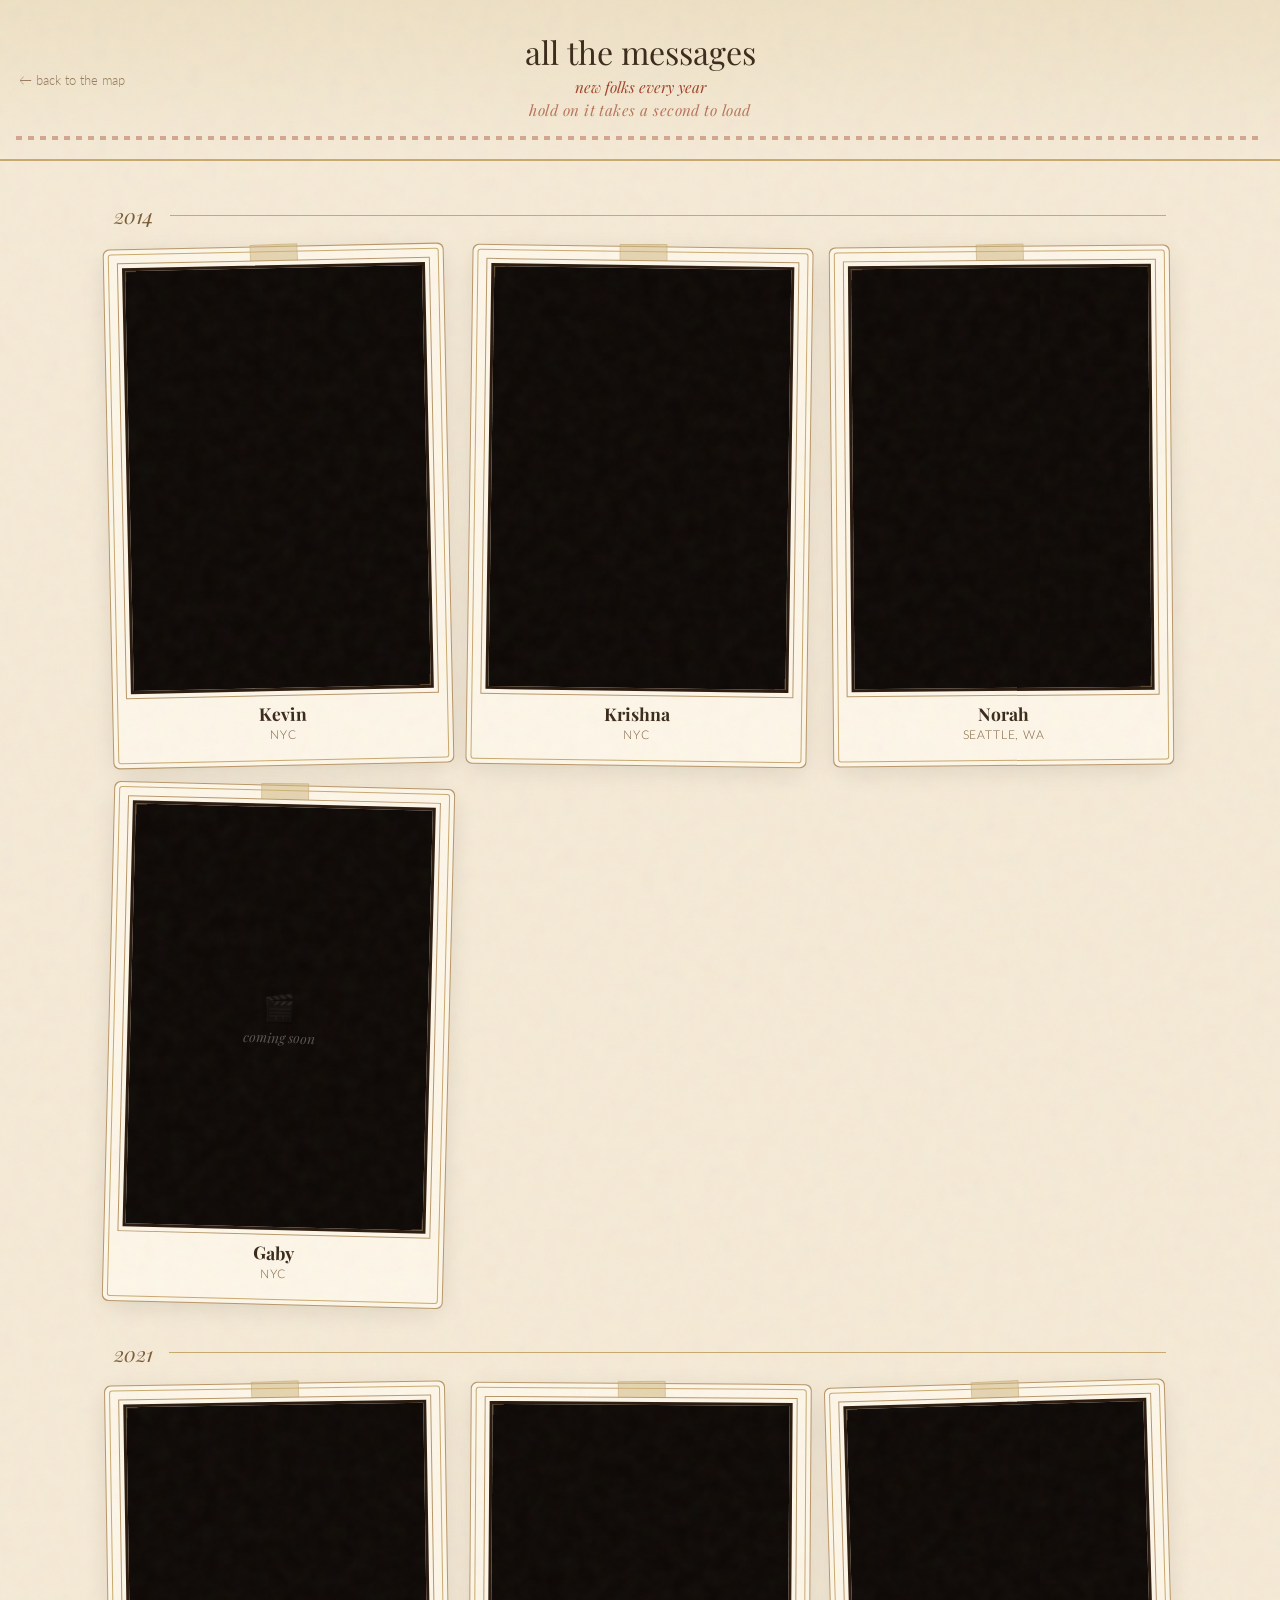
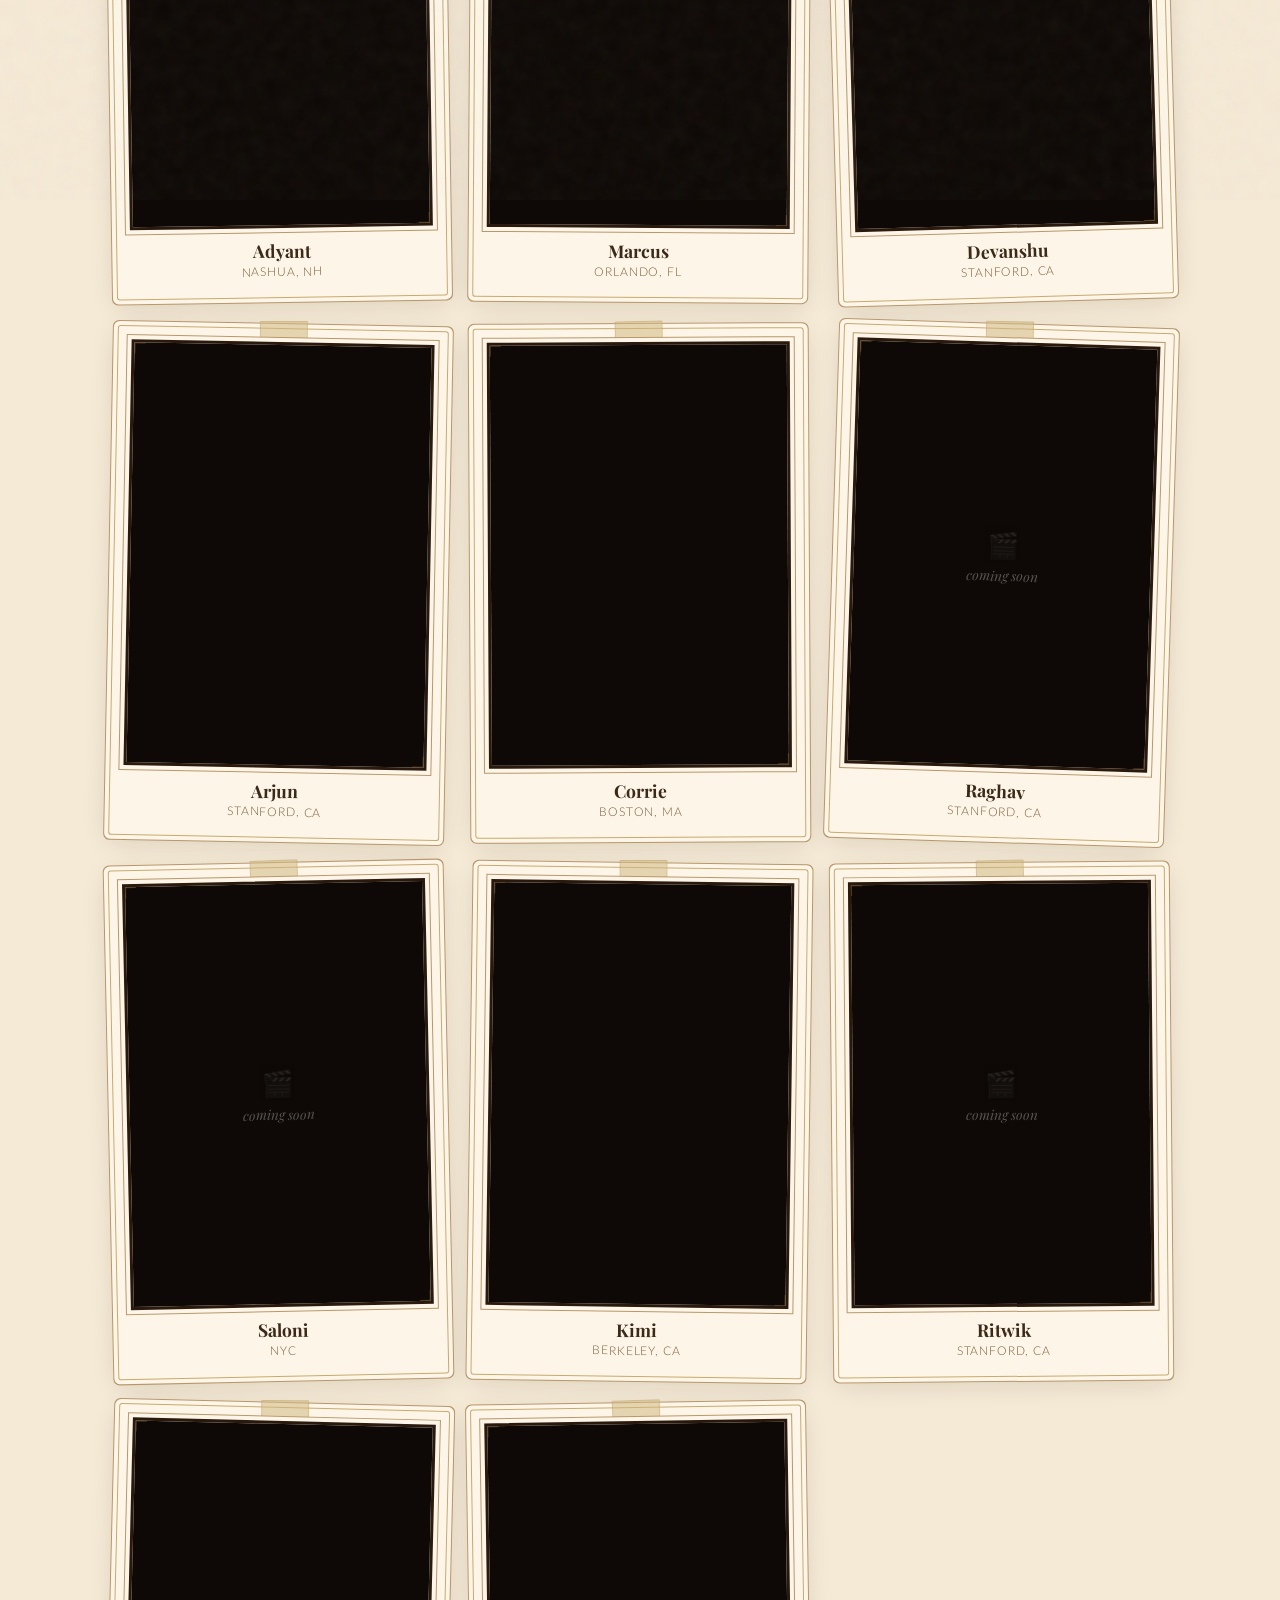
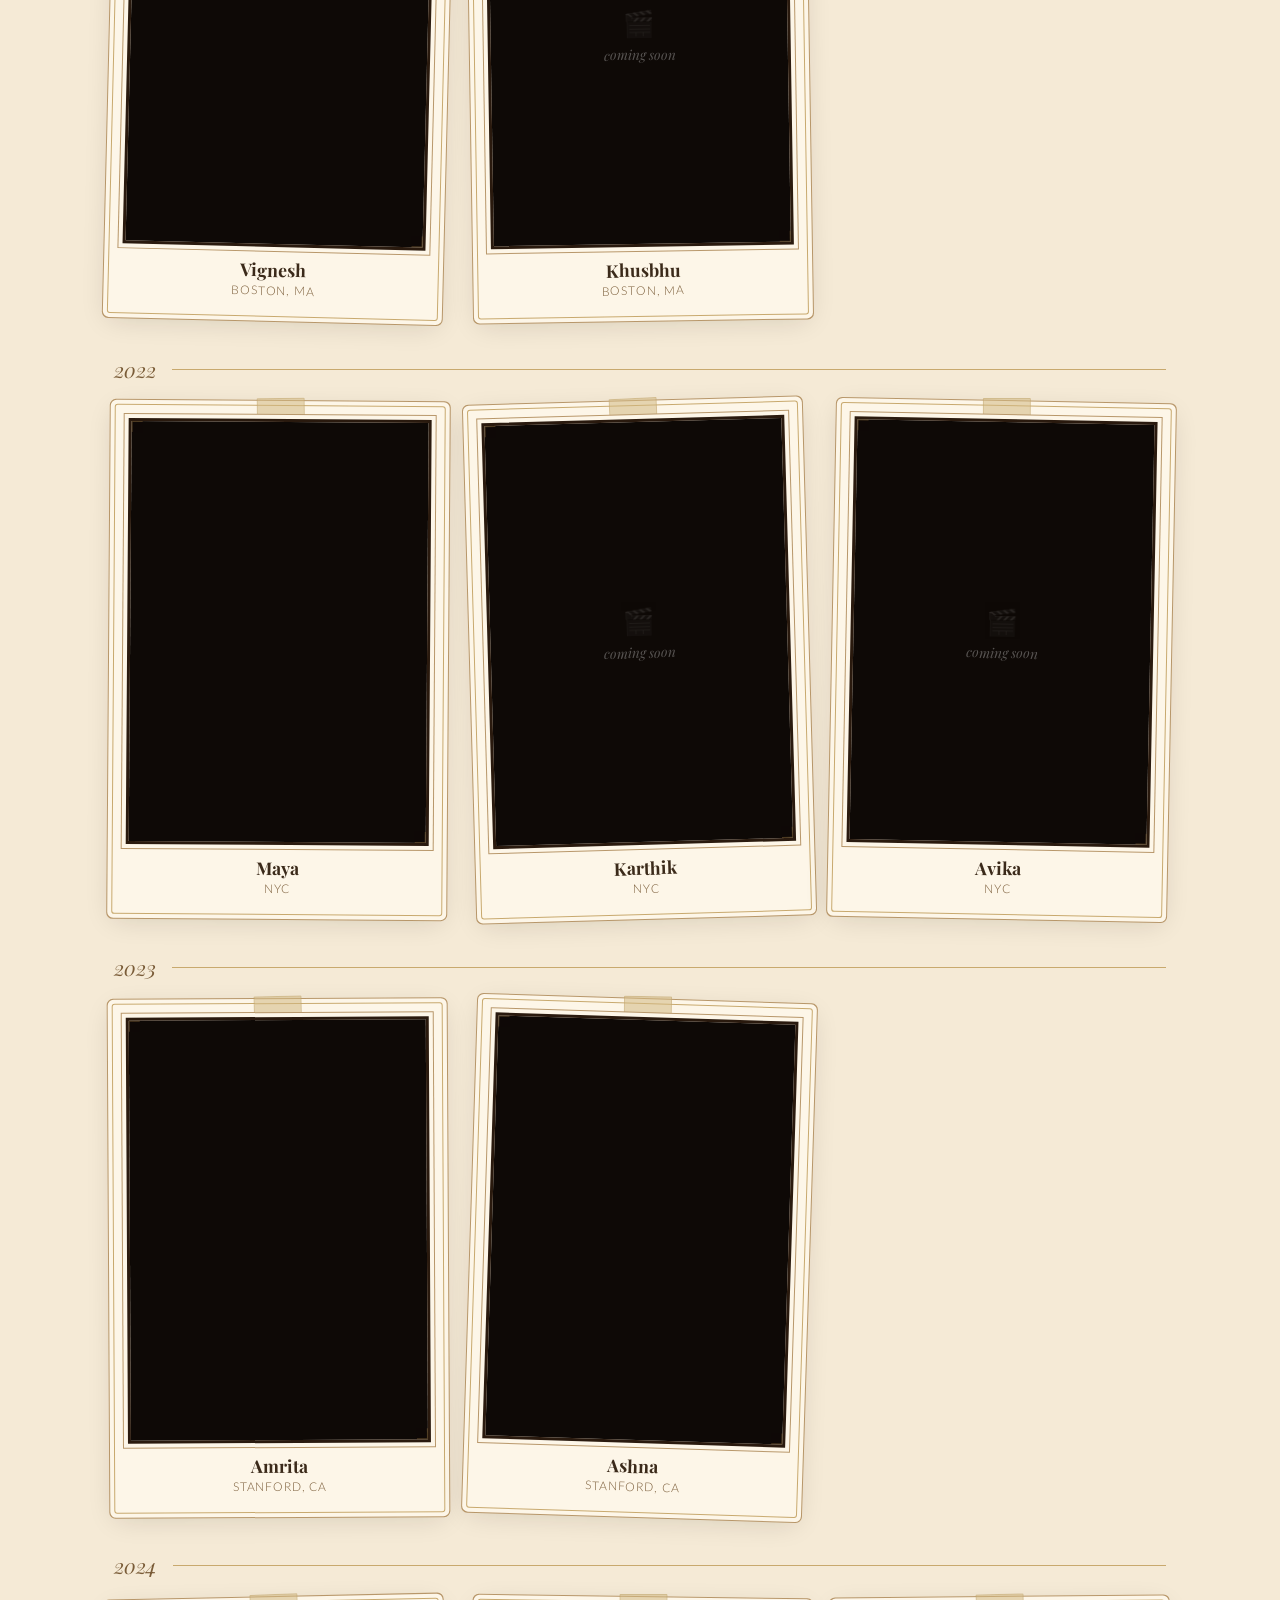
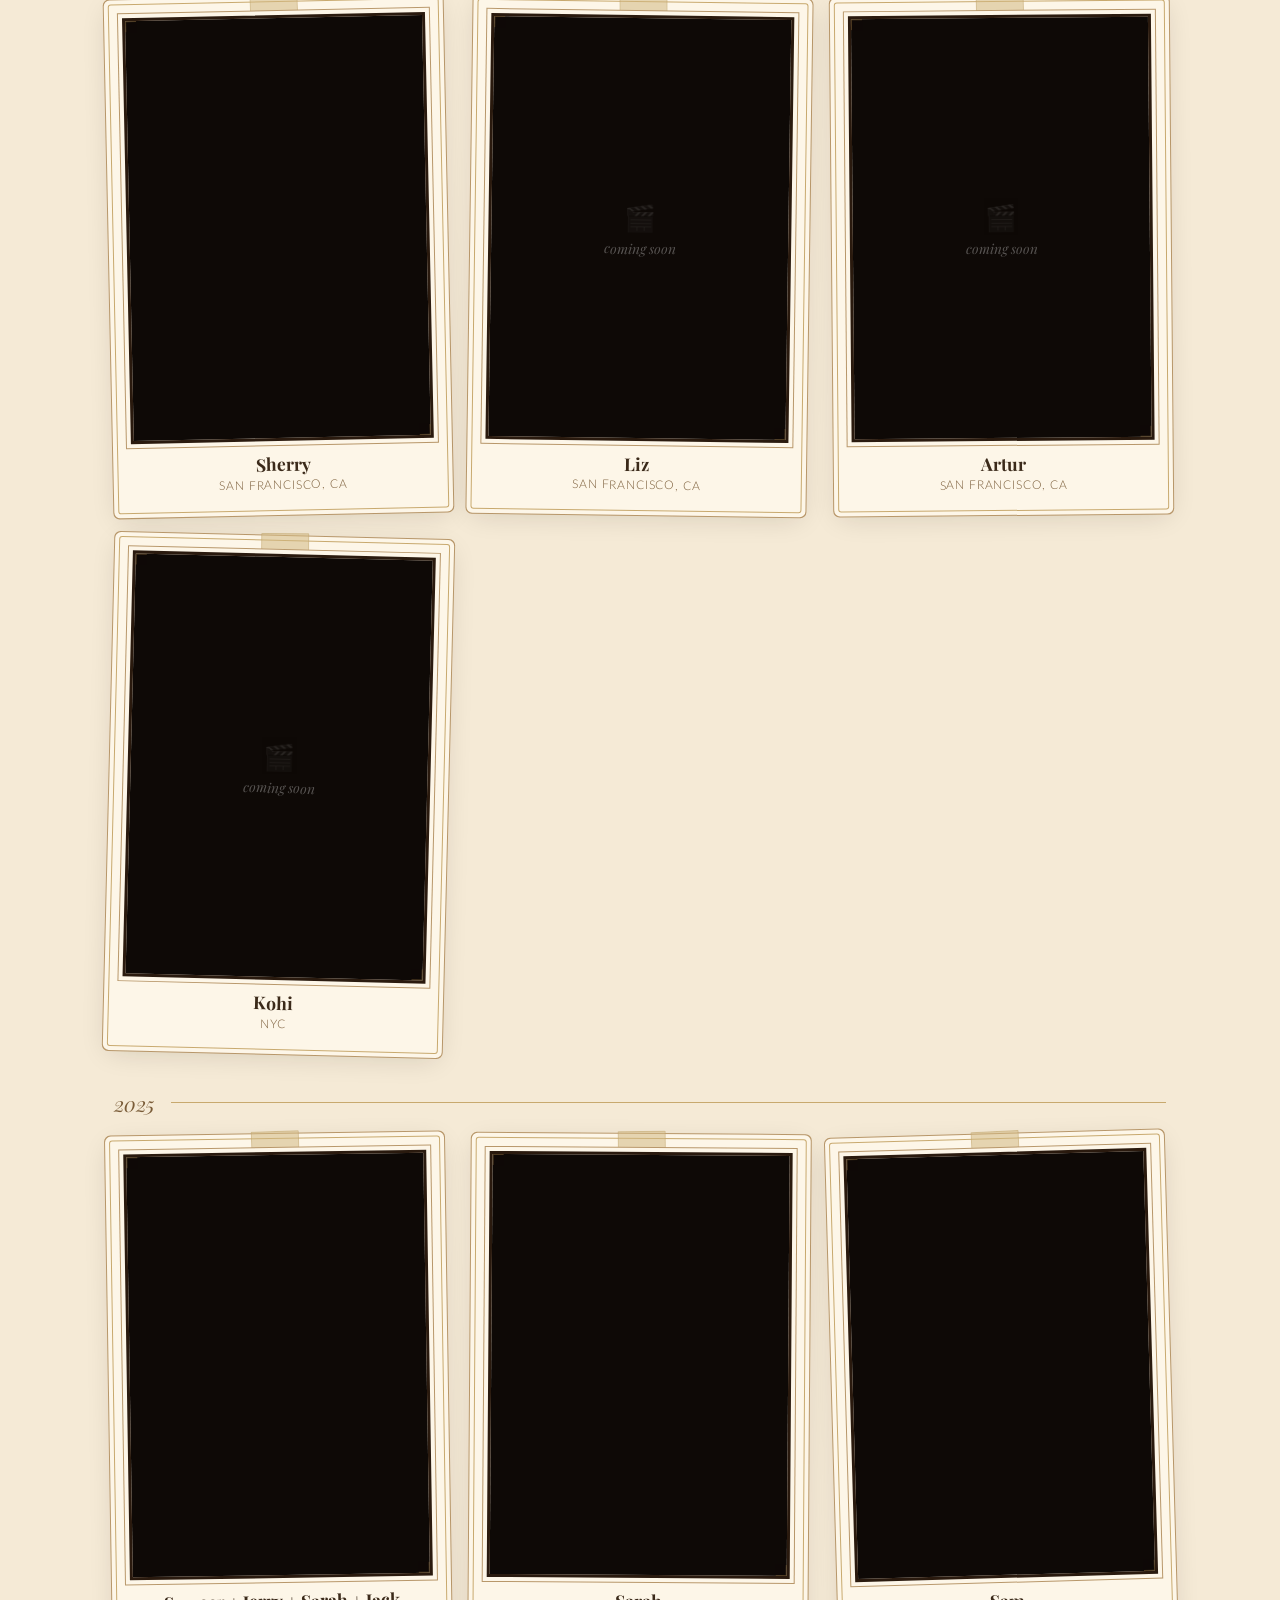
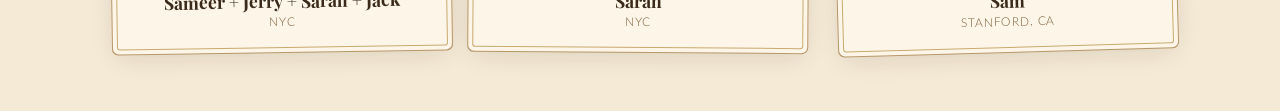
==== videos.html @ 8f314d24 "Fix video centering: clip Drive toolbar and play controls with absolute offset" ====
<!DOCTYPE html>
<html lang="en">
<head>
  <meta charset="UTF-8" />
  <meta name="viewport" content="width=device-width, initial-scale=1.0" />
  <title>All Messages — Happy Birthday Rishi</title>
  <link rel="preconnect" href="https://fonts.googleapis.com" />
  <link rel="preconnect" href="https://fonts.gstatic.com" crossorigin />
  <link href="https://fonts.googleapis.com/css2?family=Playfair+Display:ital,wght@0,400;0,700;1,400&family=Lato:wght@300;400&display=swap" rel="stylesheet" />
  <link rel="stylesheet" href="style.css" />
  <style>
    /* ── Page-specific overrides ─────────────────────────── */
    body { padding-bottom: 4rem; }

    .videos-header {
      text-align: center;
      padding: 2rem 1rem 1.2rem;
      background: linear-gradient(180deg, var(--parchment-2) 0%, var(--parchment) 100%);
      border-bottom: 2px solid var(--tan);
      position: relative;
    }
    .videos-header::after {
      content: '';
      display: block;
      height: 4px;
      background: repeating-linear-gradient(
        90deg, var(--rust) 0, var(--rust) 6px, transparent 6px, transparent 12px
      );
      margin-top: 1rem;
      opacity: 0.4;
    }
    .videos-header h1 {
      font-family: 'Playfair Display', Georgia, serif;
      font-size: clamp(1.3rem, 3vw, 2rem);
      font-weight: 400;
      color: var(--ink);
      margin-bottom: 0.3rem;
    }
    .videos-header p {
      font-family: 'Playfair Display', Georgia, serif;
      font-style: italic;
      color: var(--rust);
      font-size: 0.95rem;
    }
    .back-link {
      position: absolute;
      left: 1.2rem;
      top: 50%;
      transform: translateY(-50%);
      font-size: 0.82rem;
      color: var(--sepia);
      text-decoration: none;
      font-family: 'Lato', sans-serif;
      opacity: 0.75;
      transition: opacity 0.2s, color 0.2s;
    }
    .back-link:hover { opacity: 1; color: var(--rust); }
    .back-link::before { content: '← '; }
    .loading-note {
      font-family: 'Lato', sans-serif;
      font-weight: 300;
      font-style: normal;
      font-size: 0.75rem;
      color: var(--sepia);
      opacity: 0.7;
      margin-top: 0.2rem;
      letter-spacing: 0.03em;
    }

    /* ── Year sections ───────────────────────────────────── */
    .year-section { max-width: 1100px; margin: 2.5rem auto 0; padding: 0 1.5rem; }

    .year-heading {
      display: flex;
      align-items: center;
      gap: 1rem;
      margin-bottom: 1.4rem;
    }
    .year-heading span {
      font-family: 'Playfair Display', Georgia, serif;
      font-size: 1.3rem;
      font-weight: 400;
      font-style: italic;
      color: var(--sepia);
      white-space: nowrap;
    }
    .year-heading::after {
      content: '';
      flex: 1;
      height: 1px;
      background: var(--tan);
    }

    /* ── Card grid ───────────────────────────────────────── */
    .cards-grid {
      display: grid;
      grid-template-columns: repeat(auto-fill, minmax(280px, 1fr));
      gap: 2rem;
    }

    /* ── Individual card ─────────────────────────────────── */
    .video-card {
      background: var(--cream);
      box-shadow:
        0 0 0 1px #c8a96e,
        0 0 0 5px var(--cream),
        0 0 0 6px #b8976a,
        0 6px 28px rgba(30,18,8,0.14);
      border-radius: 2px;
      padding: 1rem 1rem 1.1rem;
      position: relative;
      transition: transform 0.2s, box-shadow 0.2s;
    }
    .video-card:hover {
      transform: translateY(-3px) rotate(0.3deg);
      box-shadow:
        0 0 0 1px #c8a96e,
        0 0 0 5px var(--cream),
        0 0 0 6px #b8976a,
        0 12px 36px rgba(30,18,8,0.22);
    }

    /* Washi tape top-center */
    .video-card::before {
      content: '';
      position: absolute;
      top: -8px;
      left: 50%;
      transform: translateX(-50%) rotate(-1deg);
      width: 48px;
      height: 18px;
      background: rgba(210,185,130,0.55);
      border: 1px solid rgba(180,150,90,0.3);
      border-radius: 1px;
    }

    /* Slight random tilt per card — set via JS */
    .video-frame {
      width: 100%;
      aspect-ratio: 16 / 9;
      background: #0e0906;
      overflow: hidden;
      outline: 3px solid #2a1a0e;
      box-shadow:
        0 0 0 7px var(--cream),
        0 0 0 8px #b8976a;
      position: relative;
    }
    .video-card.vertical .video-frame {
      aspect-ratio: 9 / 16;
      max-height: 420px;
    }
    /* Photo corners */
    .video-frame::before,
    .video-frame::after {
      content: '';
      position: absolute;
      width: 12px; height: 12px;
      border-color: var(--tan-dark);
      border-style: solid;
      opacity: 0.5;
      z-index: 2;
      pointer-events: none;
    }
    .video-frame::before { top: -1px; left: -1px; border-width: 2px 0 0 2px; }
    .video-frame::after  { bottom: -1px; right: -1px; border-width: 0 2px 2px 0; }

    .video-frame iframe {
      position: absolute;
      top: -45px;
      left: -2%;
      width: 104%;
      height: calc(100% + 90px);
      border: none;
      display: block;
    }

    /* Placeholder for TBD videos */
    .video-placeholder {
      width: 100%; height: 100%;
      display: flex; align-items: center; justify-content: center;
      flex-direction: column; gap: 0.4rem;
      color: rgba(255,255,255,0.3);
      font-family: 'Playfair Display', Georgia, serif;
      font-style: italic;
      font-size: 0.85rem;
    }
    .video-placeholder::before { content: '🎬'; font-size: 1.6rem; opacity: 0.4; font-style: normal; }

    .card-info {
      text-align: center;
      margin-top: 0.9rem;
    }
    .card-name {
      font-family: 'Playfair Display', Georgia, serif;
      font-size: 1.1rem;
      font-weight: 700;
      color: var(--ink);
      margin-bottom: 0.1rem;
    }
    .card-city {
      font-size: 0.75rem;
      letter-spacing: 0.07em;
      text-transform: uppercase;
      color: var(--sepia);
    }
  </style>
</head>
<body>

  <div class="grain" aria-hidden="true"></div>

  <header class="videos-header">
    <a class="back-link" href="index.html">back to the map</a>
    <h1>all the messages</h1>
    <p>new folks every year</p>
    <p class="loading-note">hold on it takes a second to load</p>
  </header>

  <div id="videos-root"></div>

  <script src="friends.js"></script>
  <script>
    const root = document.getElementById('videos-root');

    // Sort by yearMet ascending, then group
    const sorted = [...friends].sort((a, b) => a.yearMet - b.yearMet);
    const byYear = {};
    for (const f of sorted) {
      (byYear[f.yearMet] = byYear[f.yearMet] || []).push(f);
    }

    // Slight random tilts for character
    const tilts = [-1.2, 0.8, -0.5, 1.4, -0.9, 0.4, -1.6, 1.1, -0.3, 1.8];
    let tiltIdx = 0;

    for (const year of Object.keys(byYear).sort()) {
      const section = document.createElement('div');
      section.className = 'year-section';

      const heading = document.createElement('div');
      heading.className = 'year-heading';
      heading.innerHTML = `<span>${year}</span>`;
      section.appendChild(heading);

      const grid = document.createElement('div');
      grid.className = 'cards-grid';

      for (const friend of byYear[year]) {
        const card = document.createElement('div');
        card.className = 'video-card' + (friend.vertical ? ' vertical' : '');
        const tilt = tilts[tiltIdx++ % tilts.length];
        card.style.transform = `rotate(${tilt}deg)`;

        const frame = document.createElement('div');
        frame.className = 'video-frame';

        const hasDrive = friend.driveId && friend.driveId !== 'TBD' && !friend.driveId.startsWith('REPLACE');

        if (hasDrive) {
          const iframe = document.createElement('iframe');
          iframe.src = `https://drive.google.com/file/d/${friend.driveId}/preview`;
          iframe.allow = 'autoplay; fullscreen';
          iframe.allowFullscreen = true;
          // Lazy-load so videos don't all buffer at once
          iframe.loading = 'lazy';
          frame.appendChild(iframe);
        } else {
          const ph = document.createElement('div');
          ph.className = 'video-placeholder';
          ph.textContent = 'coming soon';
          frame.appendChild(ph);
        }

        const info = document.createElement('div');
        info.className = 'card-info';
        info.innerHTML = `
          <div class="card-name">${friend.name}</div>
          <div class="card-city">${friend.city}</div>
        `;

        card.appendChild(frame);
        card.appendChild(info);
        grid.appendChild(card);
      }

      section.appendChild(grid);
      root.appendChild(section);
    }
  </script>
</body>
</html>
---- style.css ----
/* ── Reset & base ─────────────────────────────────────────── */
*, *::before, *::after { box-sizing: border-box; margin: 0; padding: 0; }

:root {
  --parchment:   #f5ead6;
  --parchment-2: #ede0c4;
  --ink:         #3b2a1a;
  --rust:        #a0442a;
  --rust-light:  #c96b3a;
  --tan:         #c8a96e;
  --tan-dark:    #8a6a3a;
  --sepia:       #7a5c38;
  --cream:       #fdf6e8;
  --shadow:      rgba(59,42,26,0.18);
  --pin-size:    22px;
}

html { scroll-behavior: smooth; }

body {
  background: var(--parchment);
  color: var(--ink);
  font-family: 'Lato', sans-serif;
  font-weight: 300;
  min-height: 100vh;
  overflow-x: hidden;
  position: relative;
}

/* ── Film grain ───────────────────────────────────────────── */
.grain {
  pointer-events: none;
  position: fixed;
  inset: -200%;
  width: 400%;
  height: 400%;
  z-index: 1000;
  opacity: 0.045;
  background-image: url("data:image/svg+xml,%3Csvg viewBox='0 0 256 256' xmlns='http://www.w3.org/2000/svg'%3E%3Cfilter id='n'%3E%3CfeTurbulence type='fractalNoise' baseFrequency='0.9' numOctaves='4' stitchTiles='stitch'/%3E%3C/filter%3E%3Crect width='100%25' height='100%25' filter='url(%23n)'/%3E%3C/svg%3E");
  animation: grain-shift 0.5s steps(1) infinite;
}
@keyframes grain-shift {
  0%   { transform: translate(0, 0); }
  10%  { transform: translate(-3%, -4%); }
  20%  { transform: translate(-6%,  3%); }
  30%  { transform: translate( 4%, -2%); }
  40%  { transform: translate(-2%,  6%); }
  50%  { transform: translate(-5%, -1%); }
  60%  { transform: translate( 3%,  4%); }
  70%  { transform: translate( 5%, -5%); }
  80%  { transform: translate(-4%,  2%); }
  90%  { transform: translate( 2%,  5%); }
  100% { transform: translate(-2%, -3%); }
}

/* ── Header ───────────────────────────────────────────────── */
header {
  text-align: center;
  padding: 2.5rem 1rem 1.5rem;
  background: linear-gradient(180deg, var(--parchment-2) 0%, var(--parchment) 100%);
  border-bottom: 2px solid var(--tan);
  position: relative;
}
header::after {
  content: '';
  display: block;
  height: 4px;
  background: repeating-linear-gradient(
    90deg, var(--rust) 0, var(--rust) 6px, transparent 6px, transparent 12px
  );
  margin-top: 1rem;
  opacity: 0.4;
}

.header-sub {
  font-family: 'Lato', sans-serif;
  font-weight: 300;
  font-style: italic;
  letter-spacing: 0.18em;
  text-transform: uppercase;
  font-size: 0.72rem;
  color: var(--sepia);
  margin-bottom: 0.6rem;
}

header h1 {
  font-family: 'Playfair Display', Georgia, serif;
  font-size: clamp(1.4rem, 3.5vw, 2.4rem);
  font-weight: 400;
  color: var(--ink);
  line-height: 1.25;
  max-width: 700px;
  margin: 0 auto 0.5rem;
}

.header-tagline {
  font-family: 'Playfair Display', Georgia, serif;
  font-style: italic;
  font-size: 1.05rem;
  color: var(--rust);
}

/* ── Timeline slider ──────────────────────────────────────── */
.timeline-section {
  display: flex;
  flex-direction: column;
  align-items: center;
  gap: 0.6rem;
  padding: 1.2rem 1rem 0.8rem;
  background: var(--parchment);
}

.timeline-label {
  font-family: 'Playfair Display', Georgia, serif;
  font-style: italic;
  font-size: 0.9rem;
  color: var(--sepia);
  user-select: none;
}
.timeline-label span {
  color: var(--rust);
  font-weight: 700;
  font-style: normal;
}

.slider-track-wrap {
  display: flex;
  align-items: center;
  gap: 0.75rem;
  width: min(520px, 90vw);
}
.slider-bound {
  font-size: 0.75rem;
  color: var(--tan-dark);
  white-space: nowrap;
  min-width: 2.8rem;
  text-align: center;
}

/* Dual-handle range slider */
.dual-slider {
  position: relative;
  flex: 1;
  height: 6px;
}
.dual-slider-track {
  position: absolute;
  inset: 0;
  border-radius: 3px;
  background: var(--tan);
  opacity: 0.5;
}
.dual-slider-fill {
  position: absolute;
  top: 0; bottom: 0;
  border-radius: 3px;
  background: var(--rust);
  pointer-events: none;
}

/* Both range inputs sit on top of each other */
.dual-slider input[type="range"] {
  -webkit-appearance: none;
  appearance: none;
  position: absolute;
  top: 50%;
  transform: translateY(-50%);
  width: 100%;
  height: 6px;
  background: transparent;
  outline: none;
  border: none;
  cursor: pointer;
  pointer-events: none;   /* thumbs only via thumb pseudo-element */
}
.dual-slider input[type="range"]::-webkit-slider-thumb {
  -webkit-appearance: none;
  appearance: none;
  pointer-events: all;
  width: 20px;
  height: 20px;
  border-radius: 50%;
  background: var(--rust);
  border: 3px solid var(--cream);
  box-shadow: 0 1px 5px var(--shadow);
  cursor: grab;
  transition: transform 0.15s;
  position: relative;
  z-index: 2;
}
.dual-slider input[type="range"]::-webkit-slider-thumb:hover,
.dual-slider input[type="range"]:active::-webkit-slider-thumb {
  transform: scale(1.15);
  cursor: grabbing;
}
.dual-slider input[type="range"]::-moz-range-thumb {
  pointer-events: all;
  width: 20px;
  height: 20px;
  border-radius: 50%;
  background: var(--rust);
  border: 3px solid var(--cream);
  box-shadow: 0 1px 5px var(--shadow);
  cursor: grab;
}

/* ── Map ──────────────────────────────────────────────────── */
.map-container {
  width: 100%;
  max-width: 1100px;
  margin: 0.5rem auto 0;
  padding: 0 0.5rem;
  position: relative;
}

#us-map {
  width: 100%;
  height: auto;
  display: block;
  filter: drop-shadow(0 4px 18px rgba(59,42,26,0.12));
}

/* State fills */
#states-layer path,
#states-layer ellipse {
  fill: var(--parchment-2);
  transition: fill 0.2s;
}
#states-layer path:hover,
#states-layer ellipse:hover {
  fill: var(--tan);
  cursor: default;
}

/* ── Cluster stems ────────────────────────────────────────── */
.cluster-stem {
  stroke: var(--rust);
  stroke-width: 0.8;
  stroke-dasharray: 2 3;
  opacity: 0.35;
  pointer-events: none;
}
.pin-group.faded .cluster-stem { opacity: 0; }

/* ── Connection arcs ──────────────────────────────────────── */
.arc-line {
  fill: none;
  stroke: var(--rust);
  stroke-width: 1.8;
  stroke-dasharray: 5 5;
  opacity: 0;
  transition: opacity 0.6s ease;
  stroke-linecap: round;
}
.arc-line.visible {
  opacity: 0.7;
  animation: dash-march 2s linear infinite;
}
@keyframes dash-march {
  to { stroke-dashoffset: -20; }
}

/* ── Pins ─────────────────────────────────────────────────── */
.pin-group {
  cursor: pointer;
  transition: opacity 0.5s ease;
}
.pin-group.faded {
  opacity: 0.18;
  pointer-events: none;
}

/* Outer ripple on load */
.pin-ripple {
  fill: var(--rust);
  opacity: 0;
  animation: ripple-out 1.8s ease-out infinite;
}
@keyframes ripple-out {
  0%   { r: 8px;  opacity: 0.5; }
  100% { r: 22px; opacity: 0;   }
}

.pin-head {
  fill: var(--rust);
  transition: fill 0.2s, transform 0.2s;
  transform-box: fill-box;
  transform-origin: center bottom;
}
.pin-group:hover .pin-head {
  fill: var(--rust-light);
  filter: drop-shadow(0 2px 6px rgba(160,68,42,0.5));
}
.pin-body {
  stroke: var(--cream);
  stroke-width: 1.5;
  fill: none;
}

/* Bounce animation on page load */
@keyframes pin-bounce {
  0%   { transform: translateY(-30px); opacity: 0; }
  60%  { transform: translateY(4px);   opacity: 1; }
  80%  { transform: translateY(-6px); }
  100% { transform: translateY(0); }
}
.pin-group {
  animation: pin-bounce 0.7s cubic-bezier(.36,.07,.19,.97) both;
}

/* Shared hover tooltip */
.pin-tooltip { pointer-events: none; }
.pin-tooltip text { font-size: 11px; }

/* ── Modal ────────────────────────────────────────────────── */
#modal-overlay {
  position: fixed;
  inset: 0;
  background: rgba(30, 18, 8, 0.82);
  backdrop-filter: blur(4px);
  z-index: 500;
  display: flex;
  align-items: center;
  justify-content: center;
  padding: 1.5rem;
  animation: fade-in 0.25s ease;
}
#modal-overlay.hidden { display: none; }
@keyframes fade-in {
  from { opacity: 0; }
  to   { opacity: 1; }
}

/* Outer scrapbook page — parchment sheet with rough edges */
#modal-box {
  position: relative;
  background: var(--cream);
  width: min(600px, 94vw);          /* default: horizontal */
  max-height: 94vh;
  overflow-y: auto;
  animation: modal-rise 0.32s cubic-bezier(.25,.8,.25,1);

  /* Aged paper layered shadows */
  box-shadow:
    0 0 0 1px #c8a96e,
    0 0 0 5px var(--cream),
    0 0 0 6px #b8976a,
    0 8px 40px rgba(30,18,8,0.55),
    inset 0 0 60px rgba(180,140,80,0.08);

  /* Slightly rotated for that "tossed on a table" scrapbook feel */
  --tilt: -0.6deg;
  transform: rotate(var(--tilt));
  border-radius: 2px;
}
/* Vertical layout */
#modal-box.vertical {
  width: min(360px, 88vw);
}

@keyframes modal-rise {
  from { transform: rotate(var(--tilt)) translateY(28px) scale(0.96); opacity: 0; }
  to   { transform: rotate(var(--tilt)) translateY(0)    scale(1);    opacity: 1; }
}

/* Washi tape strips across top corners */
#modal-box::before,
#modal-box::after {
  content: '';
  position: absolute;
  width: 52px;
  height: 20px;
  background: rgba(210,185,130,0.55);
  border: 1px solid rgba(180,150,90,0.3);
  z-index: 2;
  backdrop-filter: blur(1px);
}
#modal-box::before {
  top: -8px; left: 18px;
  transform: rotate(-3deg);
  border-radius: 1px;
}
#modal-box::after {
  top: -8px; right: 18px;
  transform: rotate(3deg);
  border-radius: 1px;
}

#modal-close {
  position: absolute;
  top: 0.5rem;
  right: 0.6rem;
  background: none;
  border: none;
  font-size: 1.5rem;
  color: var(--sepia);
  cursor: pointer;
  line-height: 1;
  z-index: 10;
  transition: color 0.2s;
  opacity: 0.7;
}
#modal-close:hover { color: var(--rust); opacity: 1; }

/* ── Video frame — the "photo" in the scrapbook ───────────── */
#modal-video-wrap {
  position: relative;
  width: calc(100% - 2rem);  /* inset margins for the paper look */
  margin: 1.6rem auto 0;
  aspect-ratio: 16 / 9;      /* overridden for vertical below */
  background: #0e0906;
  overflow: hidden;

  /* Photo-print border: thick cream mat + thin dark edge */
  outline: 3px solid #2a1a0e;
  box-shadow:
    0 0 0 8px var(--cream),
    0 0 0 9px #b8976a,
    0 4px 18px rgba(30,18,8,0.4);
}
#modal-box.vertical #modal-video-wrap {
  aspect-ratio: 9 / 16;
  max-height: 65vh;
  width: auto;
  margin: 1.6rem auto 0;
  /* for vertical we want the iframe to fill height */
  display: flex;
}

#modal-iframe {
  position: absolute;
  top: -45px;
  left: -2%;
  width: 104%;
  height: calc(100% + 90px);
  border: none;
  display: block;
}

/* Photo corner accents */
#modal-video-wrap::before,
#modal-video-wrap::after {
  content: '';
  position: absolute;
  width: 14px;
  height: 14px;
  border-color: var(--tan-dark);
  border-style: solid;
  opacity: 0.6;
  z-index: 2;
  pointer-events: none;
}
#modal-video-wrap::before {
  top: -1px; left: -1px;
  border-width: 2px 0 0 2px;
}
#modal-video-wrap::after {
  bottom: -1px; right: -1px;
  border-width: 0 2px 2px 0;
}

/* ── Info strip ───────────────────────────────────────────── */
#modal-info {
  padding: 0.9rem 1.4rem 1.5rem;
  text-align: center;
  position: relative;
}

/* Handwritten-style rule between video and text */
#modal-info::before {
  content: '';
  display: block;
  width: 40%;
  height: 1px;
  background: var(--tan);
  margin: 0 auto 0.8rem;
  opacity: 0.7;
}

#modal-name {
  font-family: 'Playfair Display', Georgia, serif;
  font-size: 1.5rem;
  font-weight: 700;
  color: var(--ink);
  margin-bottom: 0.15rem;
}
#modal-city {
  font-size: 0.82rem;
  color: var(--sepia);
  letter-spacing: 0.06em;
  text-transform: uppercase;
}
#modal-year {
  font-family: 'Playfair Display', Georgia, serif;
  font-style: italic;
  font-size: 0.82rem;
  color: var(--rust);
  margin-top: 0.2rem;
}

/* ── Footer ───────────────────────────────────────────────── */
footer {
  text-align: center;
  padding: 1.8rem 1rem 1.5rem;
  font-size: 0.78rem;
  color: var(--tan-dark);
  border-top: 1px solid var(--tan);
  margin-top: 1.5rem;
  display: flex;
  flex-direction: column;
  align-items: center;
  gap: 0.9rem;
}
footer code {
  font-size: 0.76rem;
  background: var(--parchment-2);
  padding: 0.1em 0.35em;
  border-radius: 3px;
  color: var(--rust);
}
.all-videos-btn {
  font-family: 'Playfair Display', Georgia, serif;
  font-style: italic;
  font-size: 1rem;
  color: var(--rust);
  text-decoration: none;
  border: 1.5px solid var(--rust);
  padding: 0.5rem 1.4rem;
  border-radius: 2px;
  letter-spacing: 0.02em;
  transition: background 0.2s, color 0.2s;
  background: transparent;
}
.all-videos-btn:hover {
  background: var(--rust);
  color: var(--cream);
}

/* ── Responsive ───────────────────────────────────────────── */
@media (max-width: 600px) {
  header h1 { font-size: 1.25rem; }
  #modal-info { padding: 0.8rem 1rem 1rem; }
  #modal-name { font-size: 1.3rem; }
}
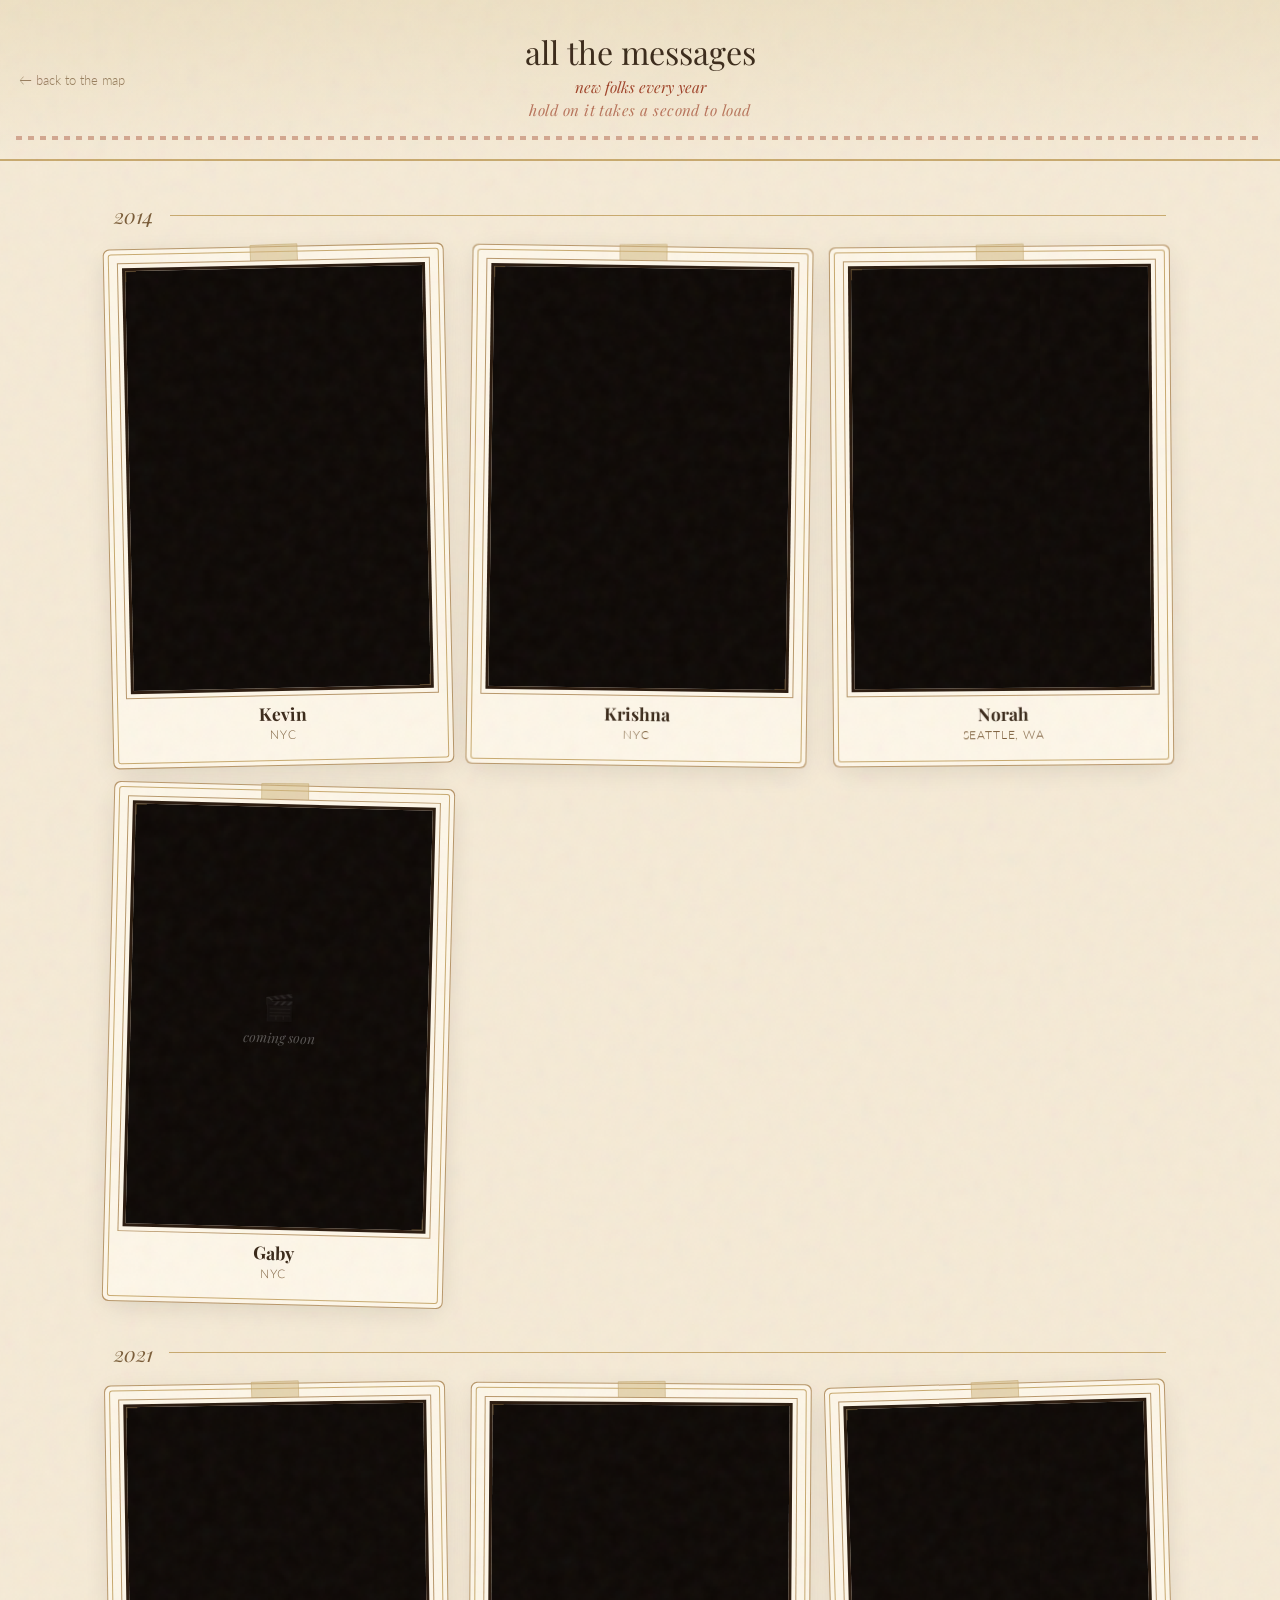
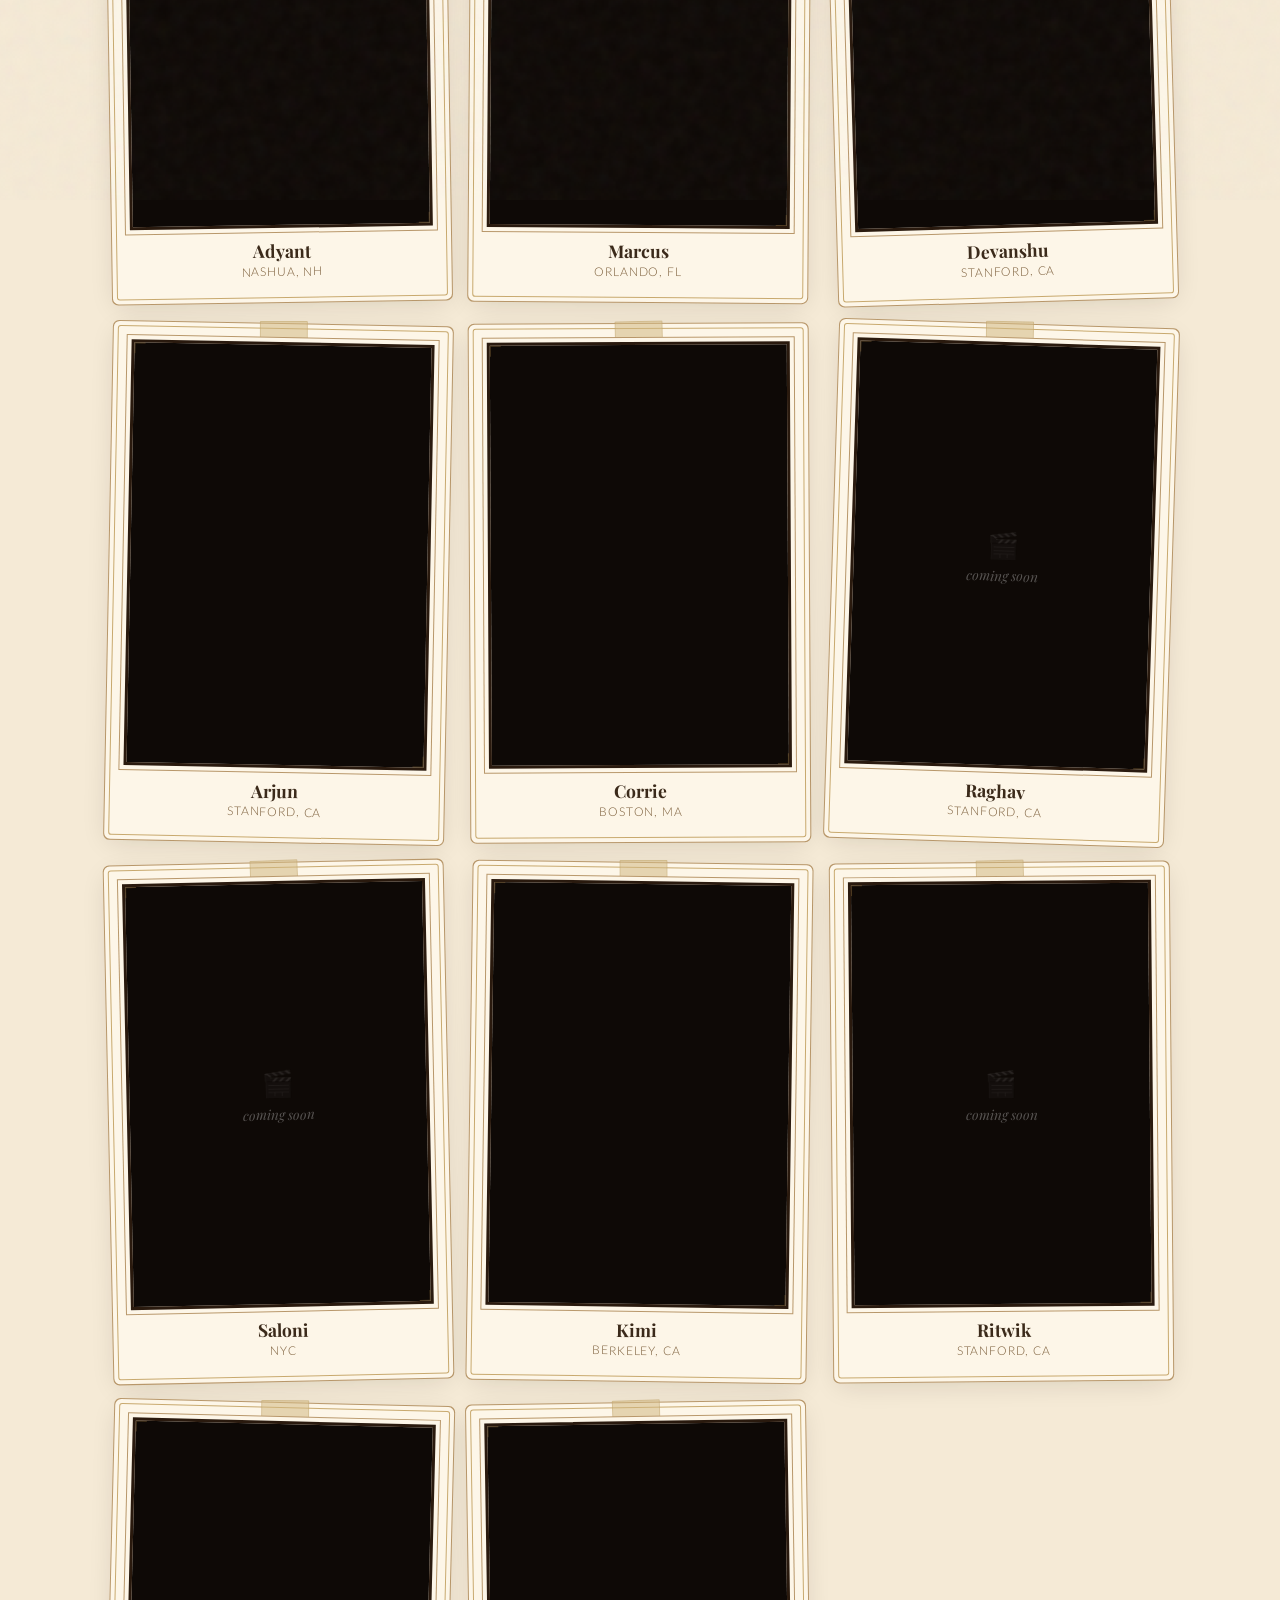
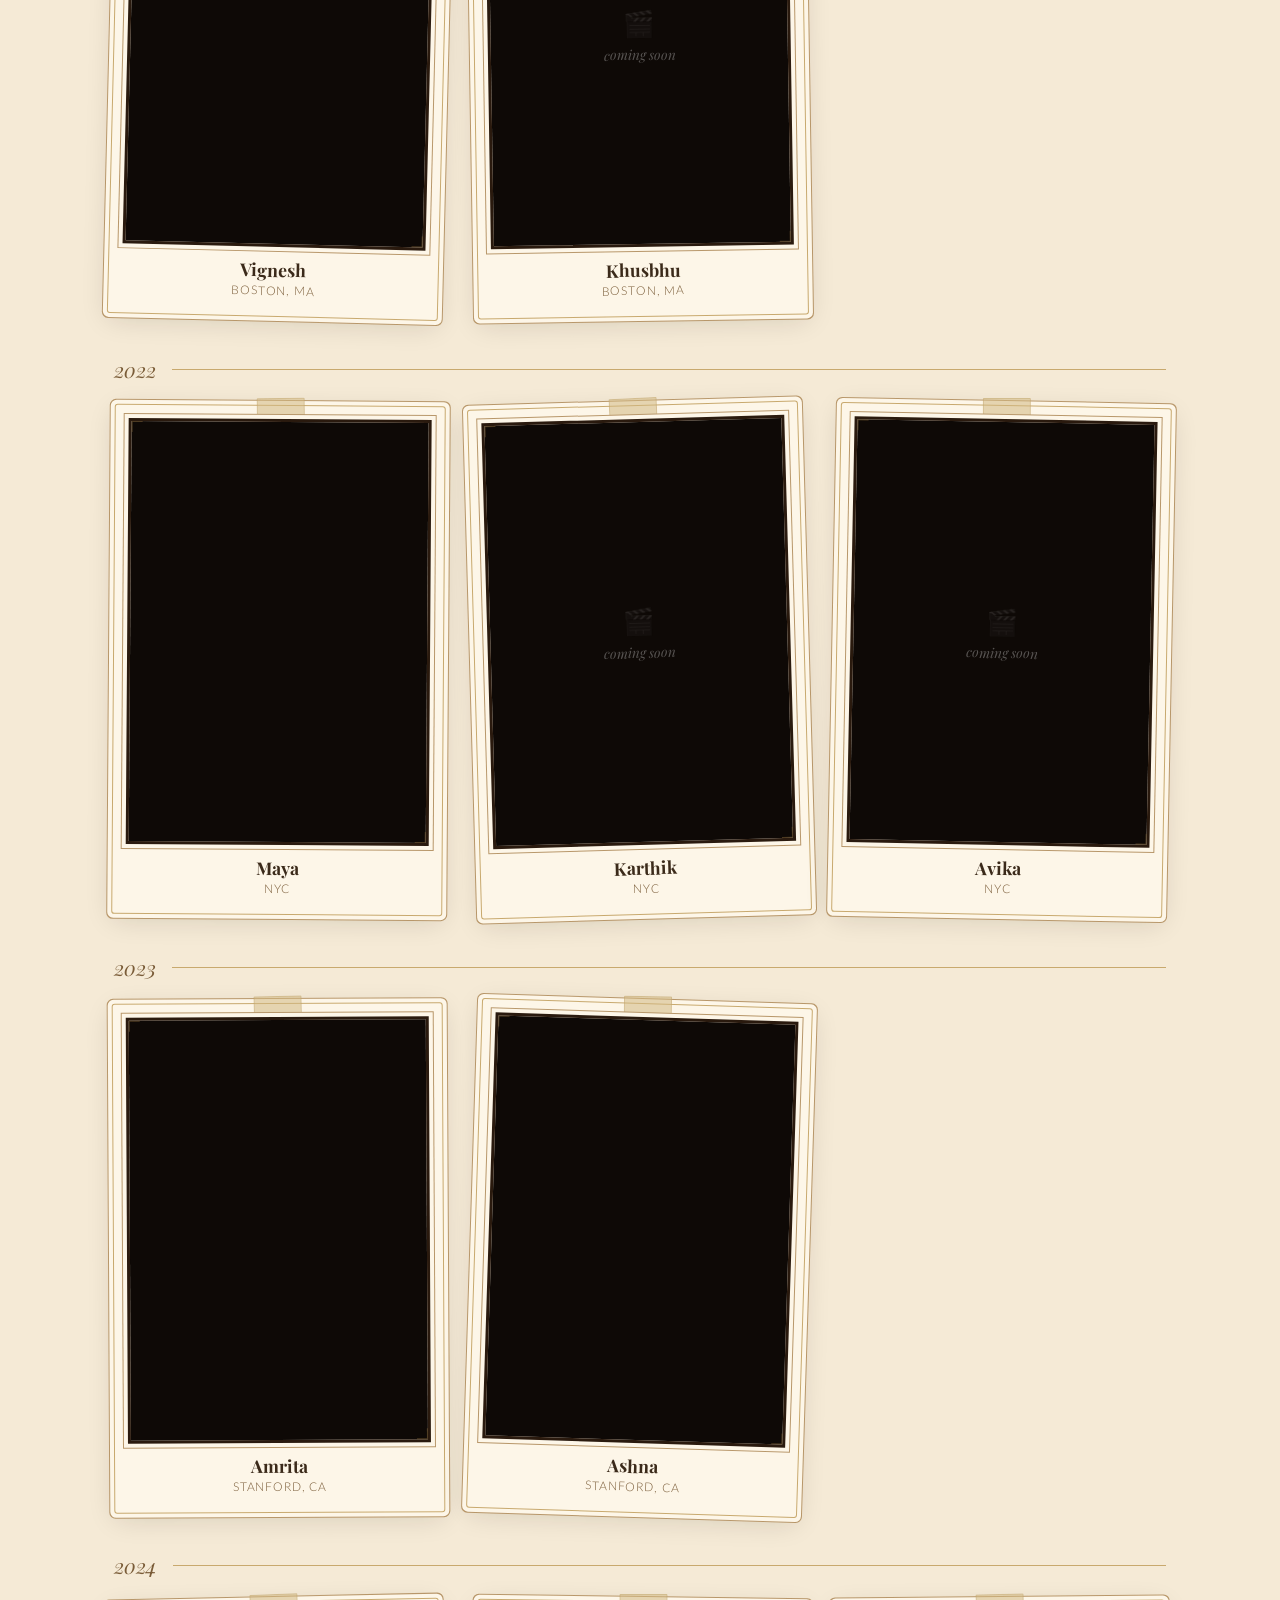
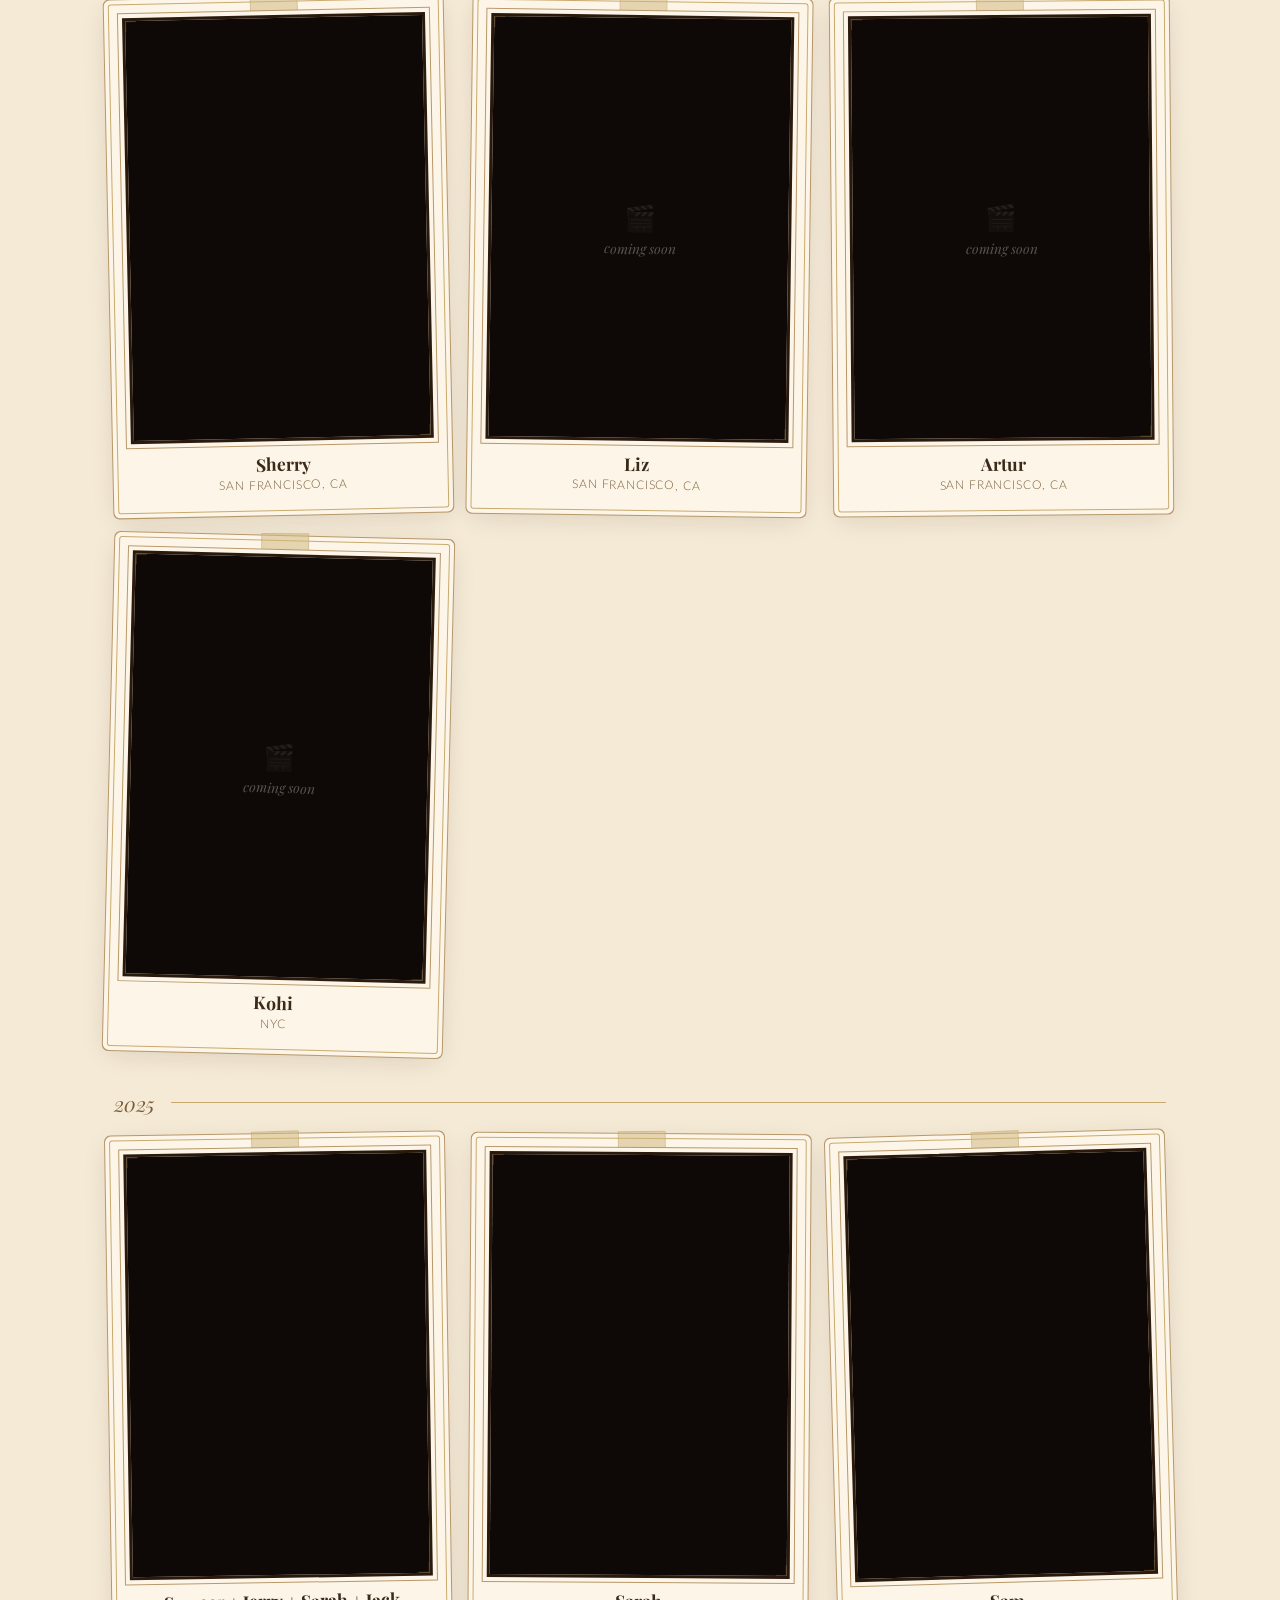
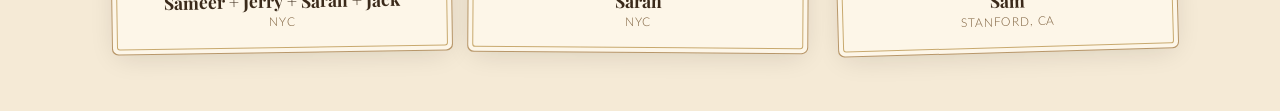
==== commit 2834d0cf: "Revert iframe scaling - let Drive player render cleanly" ====
--- a/videos.html
+++ b/videos.html
@@ -166,11 +166,8 @@
     .video-frame::after  { bottom: -1px; right: -1px; border-width: 0 2px 2px 0; }
 
     .video-frame iframe {
-      position: absolute;
-      top: -45px;
-      left: -2%;
-      width: 104%;
-      height: calc(100% + 90px);
+      width: 100%;
+      height: 100%;
       border: none;
       display: block;
     }
--- a/style.css
+++ b/style.css
@@ -428,11 +428,9 @@
 }
 
 #modal-iframe {
-  position: absolute;
-  top: -45px;
-  left: -2%;
-  width: 104%;
-  height: calc(100% + 90px);
+  width: 100%;
+  height: 100%;
+  flex: 1;
   border: none;
   display: block;
 }
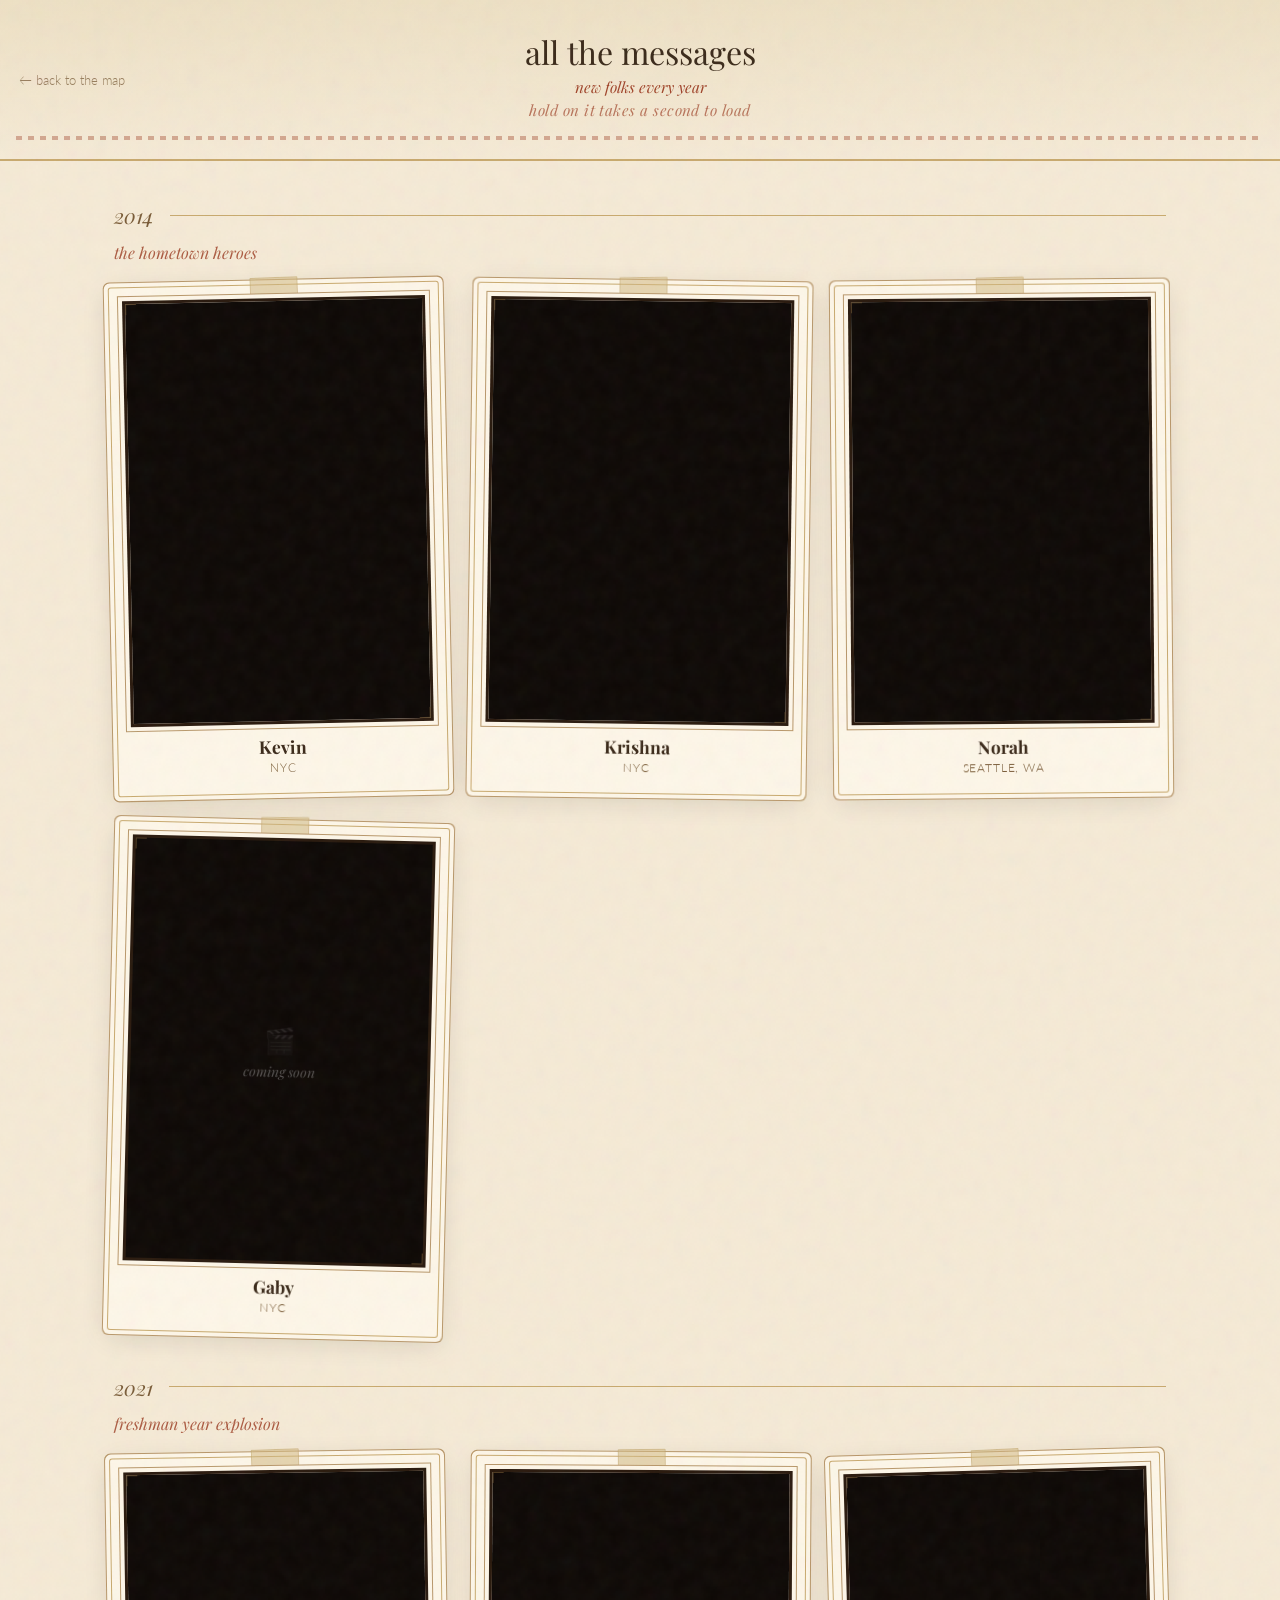
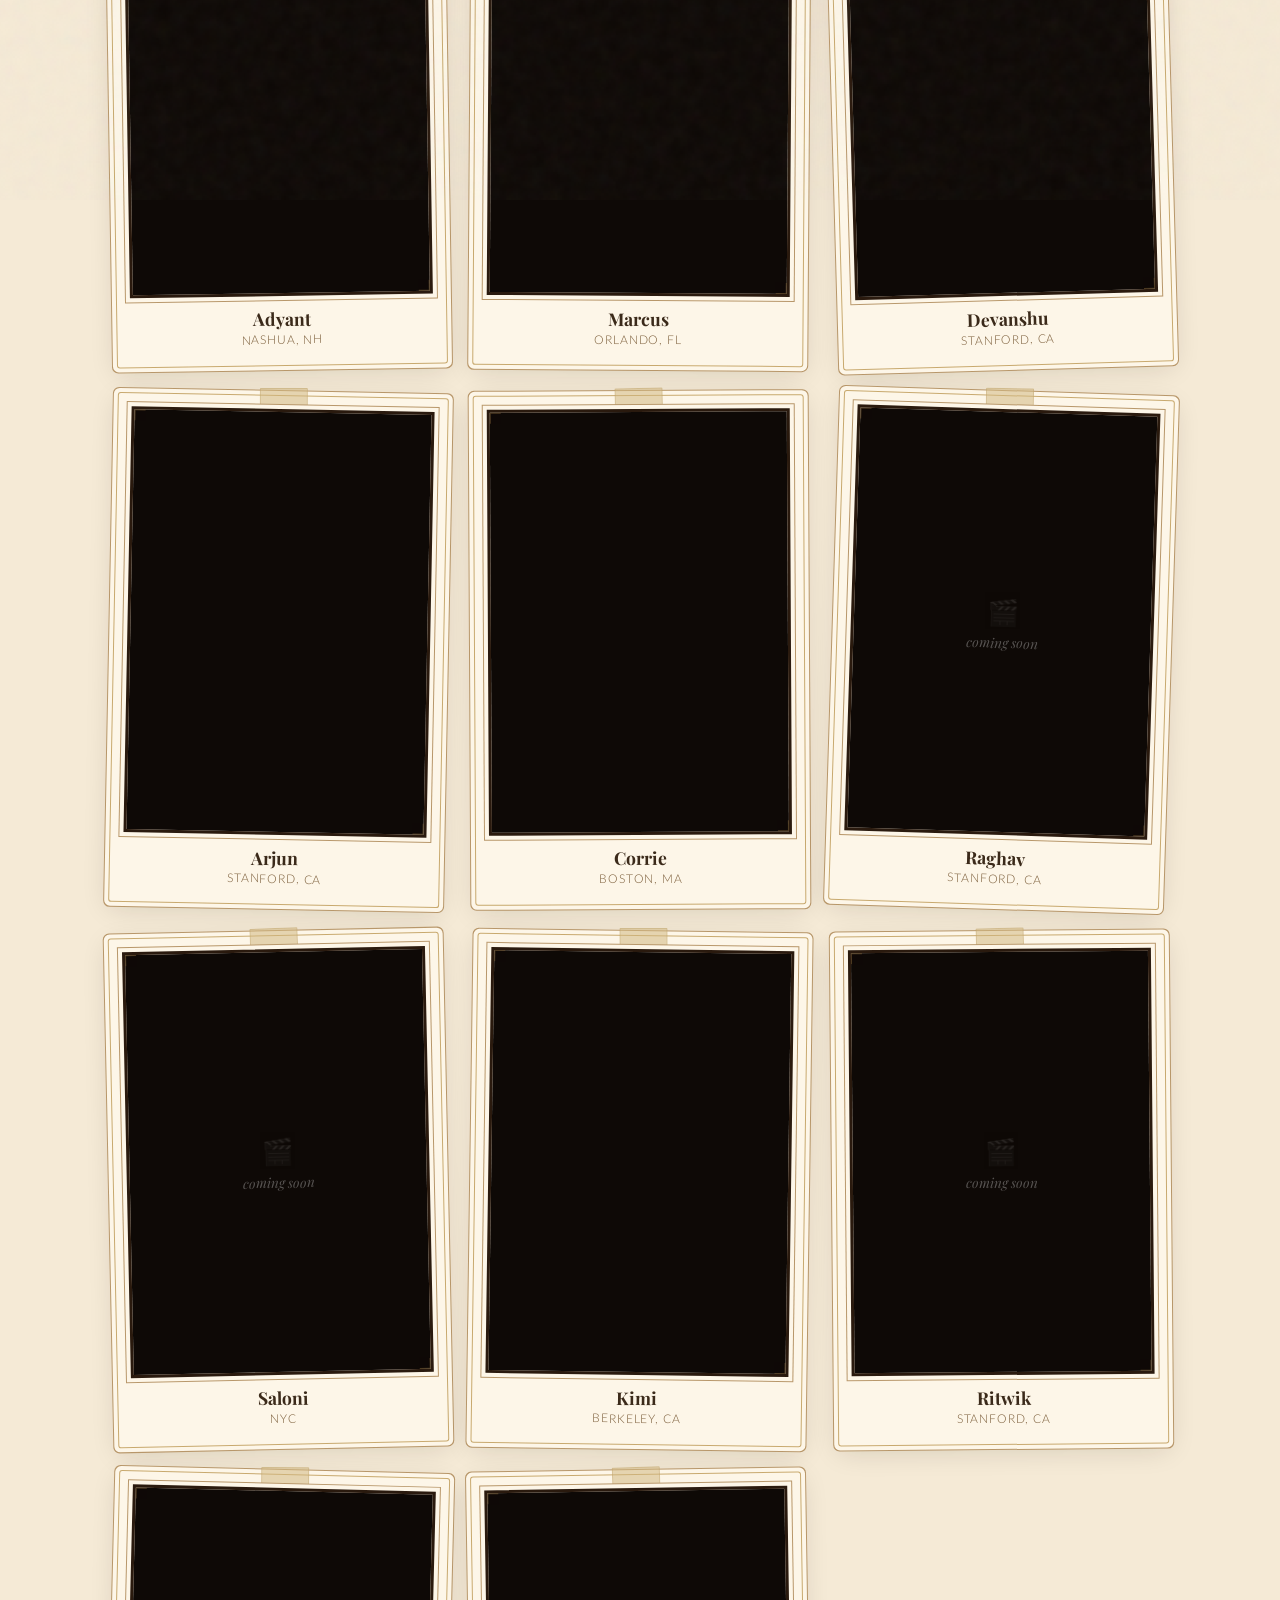
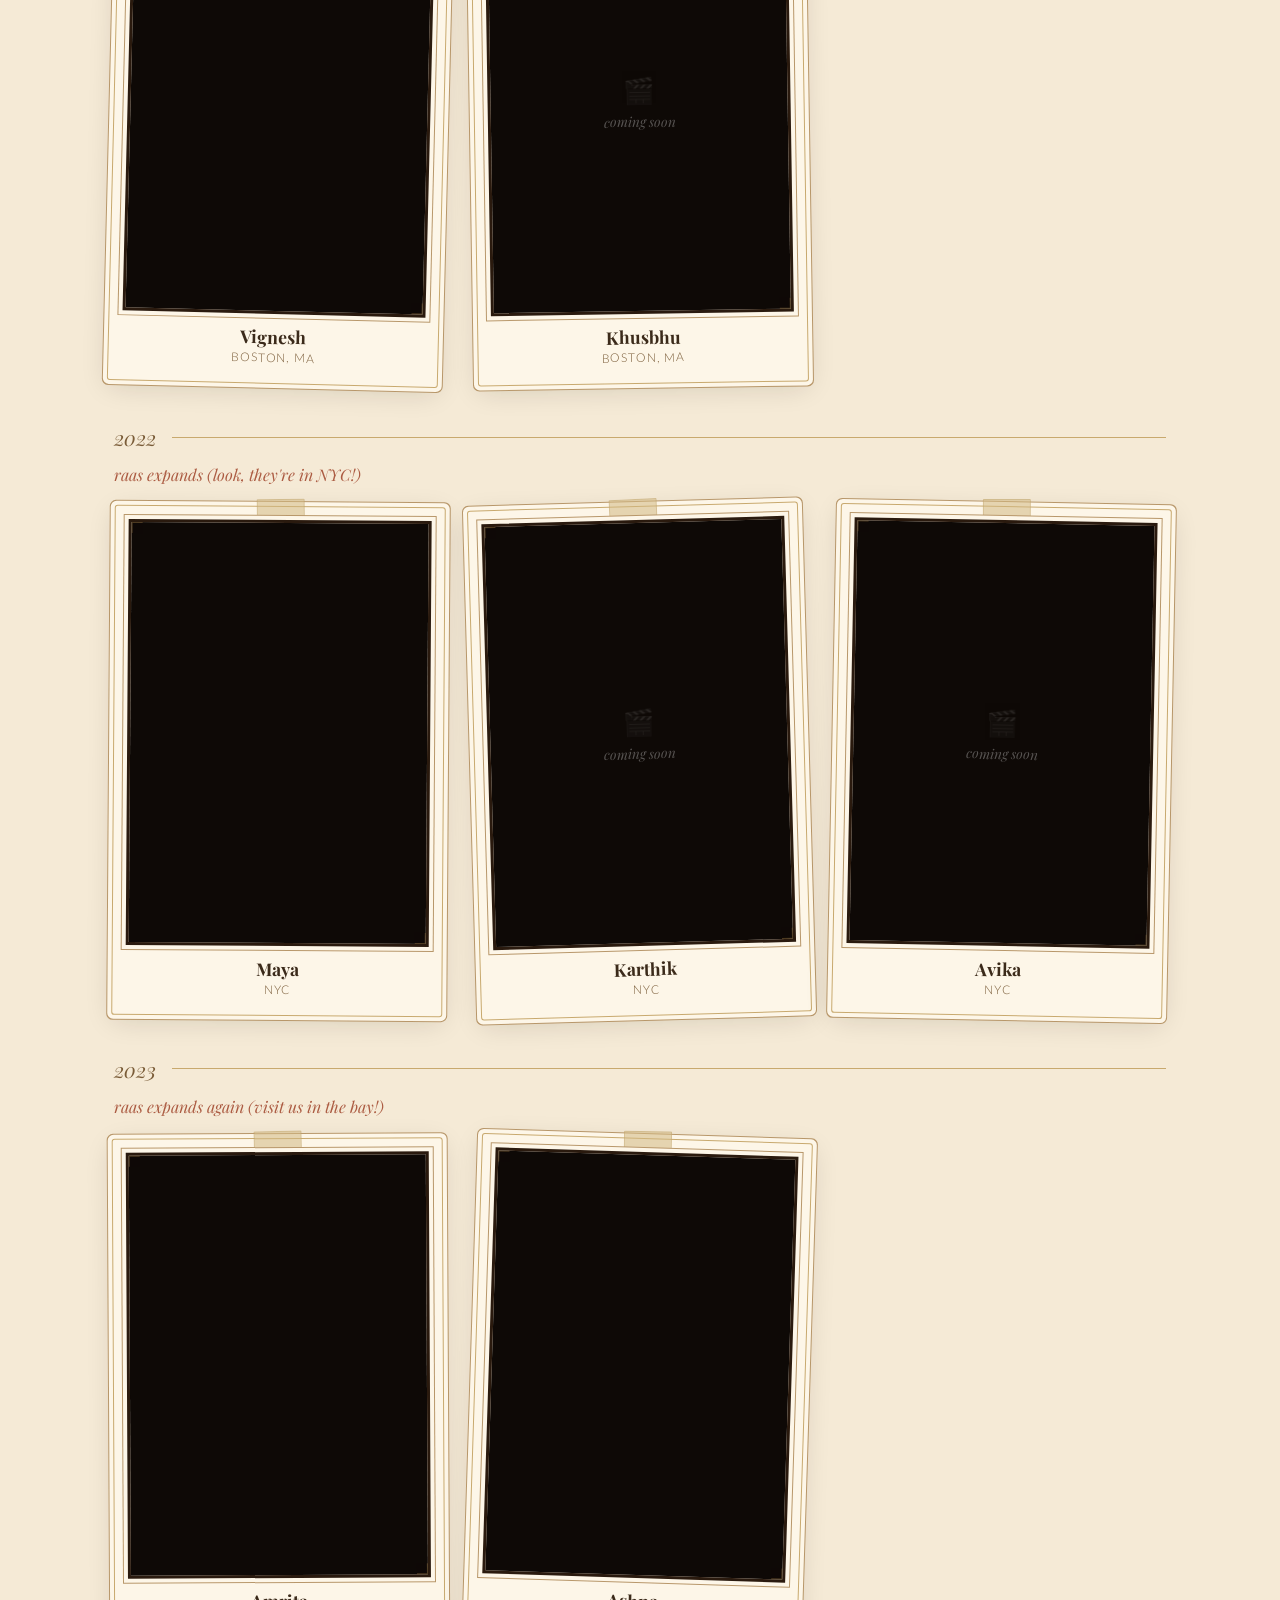
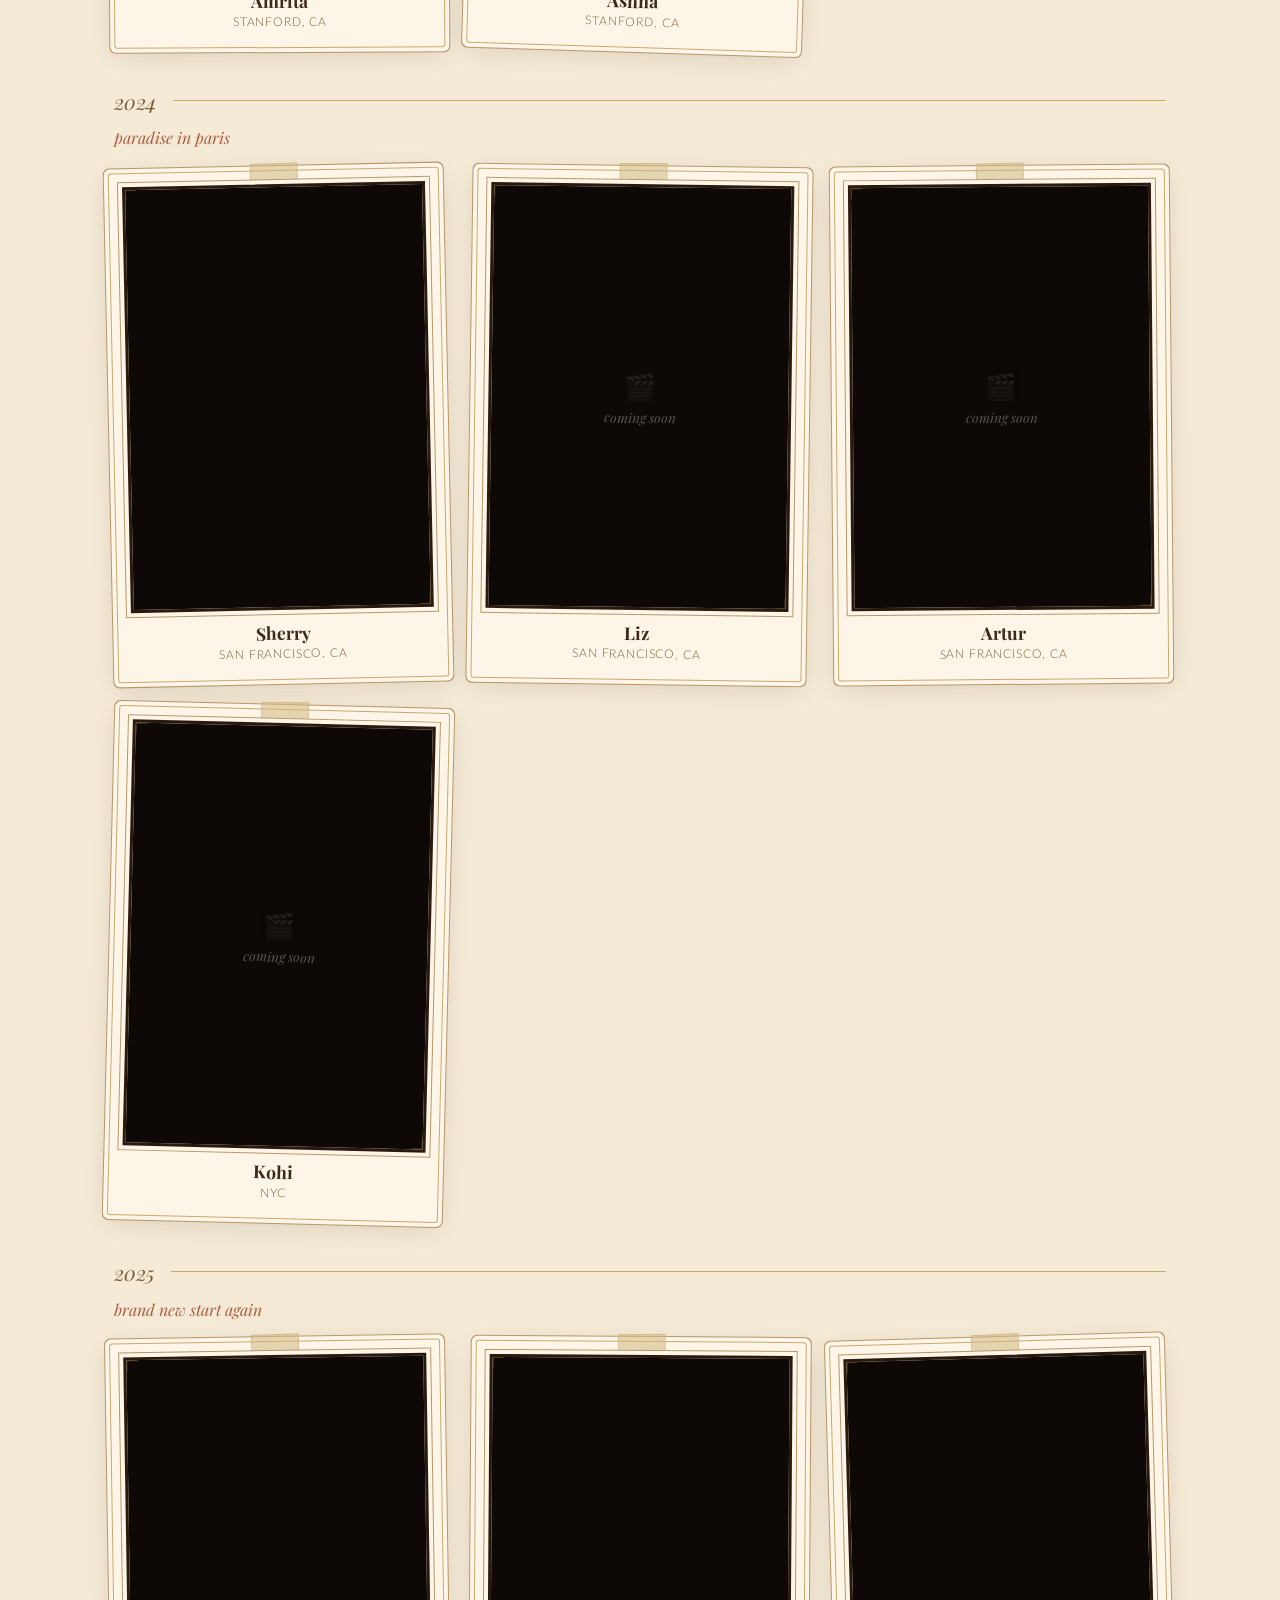
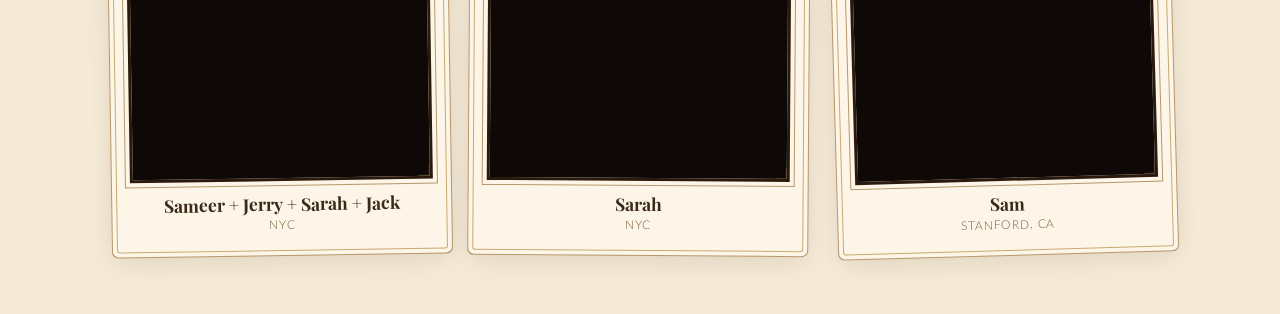
==== commit 7b5ede33: "Add year subtitles to videos page" ====
--- a/videos.html
+++ b/videos.html
@@ -91,6 +91,16 @@
       background: var(--tan);
     }
 
+    /* ── Year subtitle ──────────────────────────────────── */
+    .year-subtitle {
+      font-family: 'Playfair Display', Georgia, serif;
+      font-style: italic;
+      font-size: 1rem;
+      color: var(--rust);
+      margin: -0.6rem 0 1.4rem;
+      opacity: 0.85;
+    }
+
     /* ── Card grid ───────────────────────────────────────── */
     .cards-grid {
       display: grid;
@@ -227,6 +237,15 @@
       (byYear[f.yearMet] = byYear[f.yearMet] || []).push(f);
     }
 
+    const yearSubtitles = {
+      2014: "the hometown heroes",
+      2021: "freshman year explosion",
+      2022: "raas expands (look, they're in NYC!)",
+      2023: "raas expands again (visit us in the bay!)",
+      2024: "paradise in paris",
+      2025: "brand new start again",
+    };
+
     // Slight random tilts for character
     const tilts = [-1.2, 0.8, -0.5, 1.4, -0.9, 0.4, -1.6, 1.1, -0.3, 1.8];
     let tiltIdx = 0;
@@ -239,6 +258,13 @@
       heading.className = 'year-heading';
       heading.innerHTML = `<span>${year}</span>`;
       section.appendChild(heading);
+
+      if (yearSubtitles[year]) {
+        const sub = document.createElement('p');
+        sub.className = 'year-subtitle';
+        sub.textContent = yearSubtitles[year];
+        section.appendChild(sub);
+      }
 
       const grid = document.createElement('div');
       grid.className = 'cards-grid';
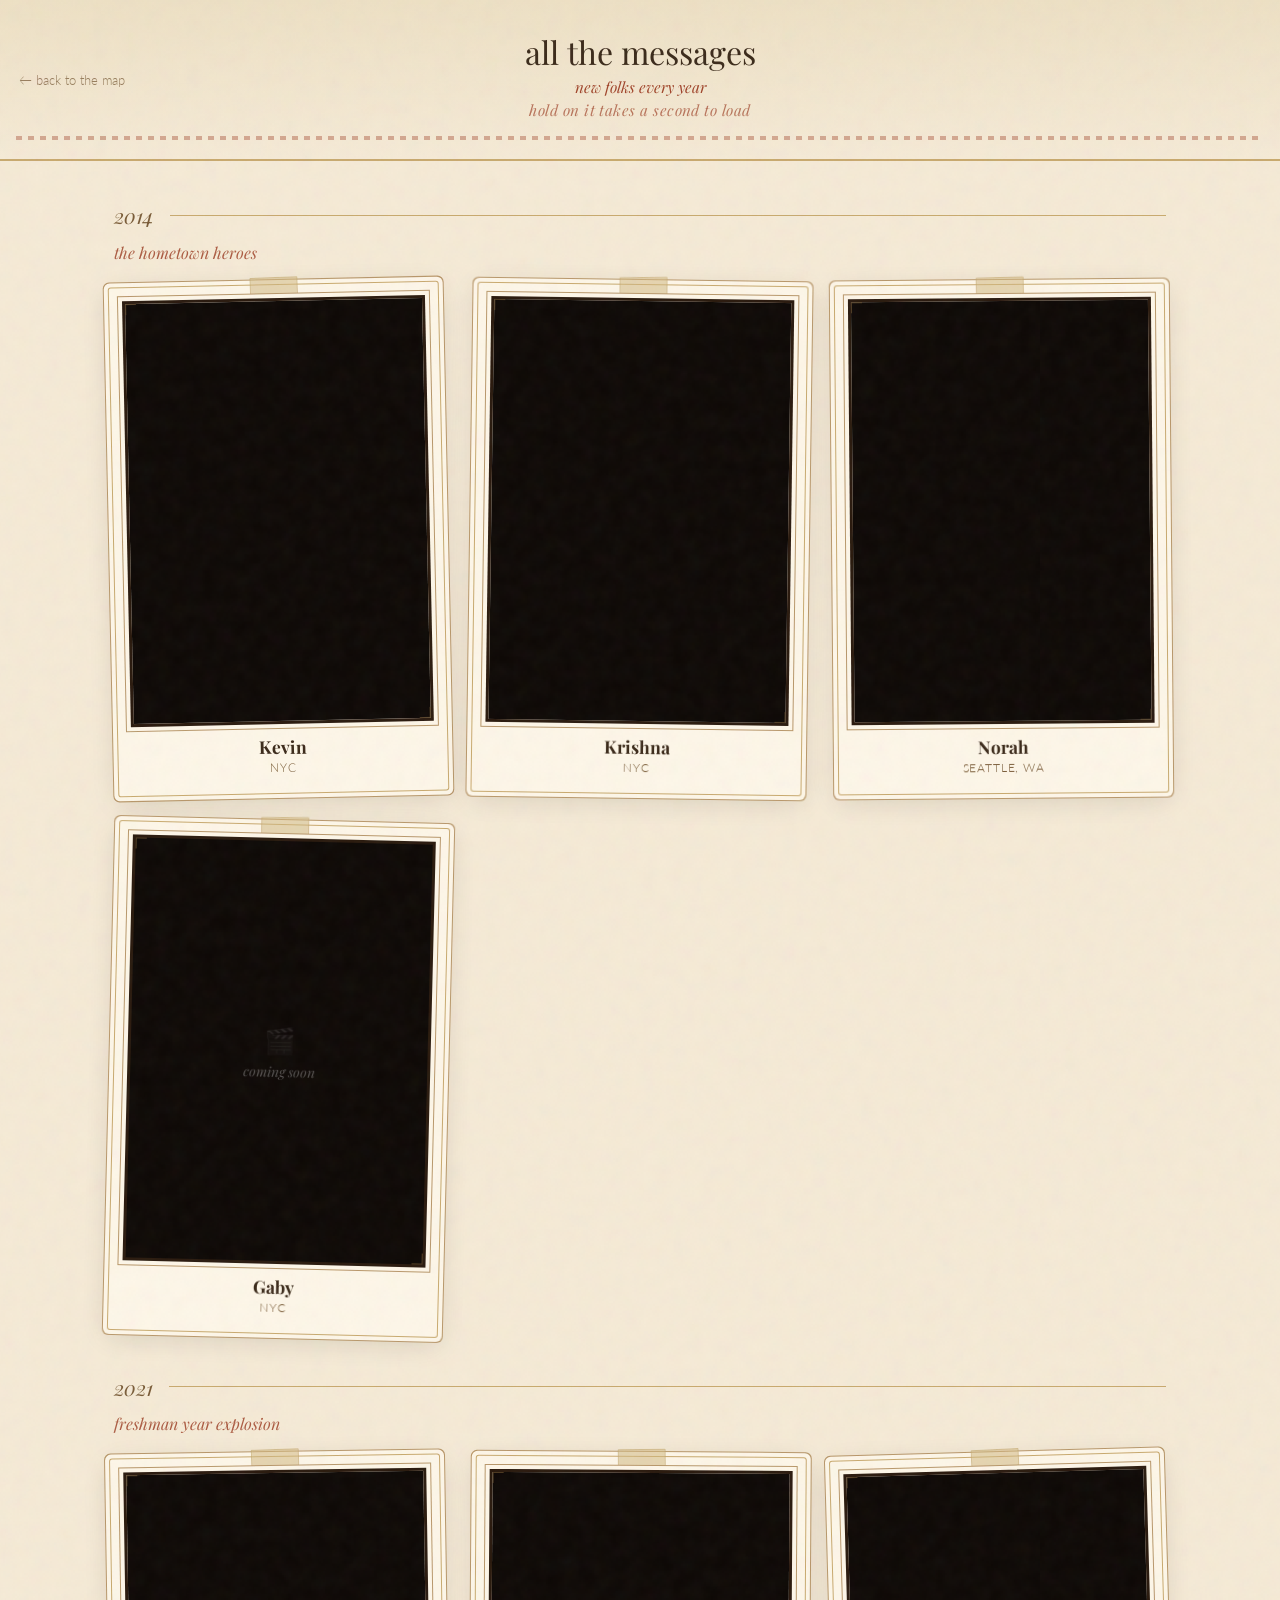
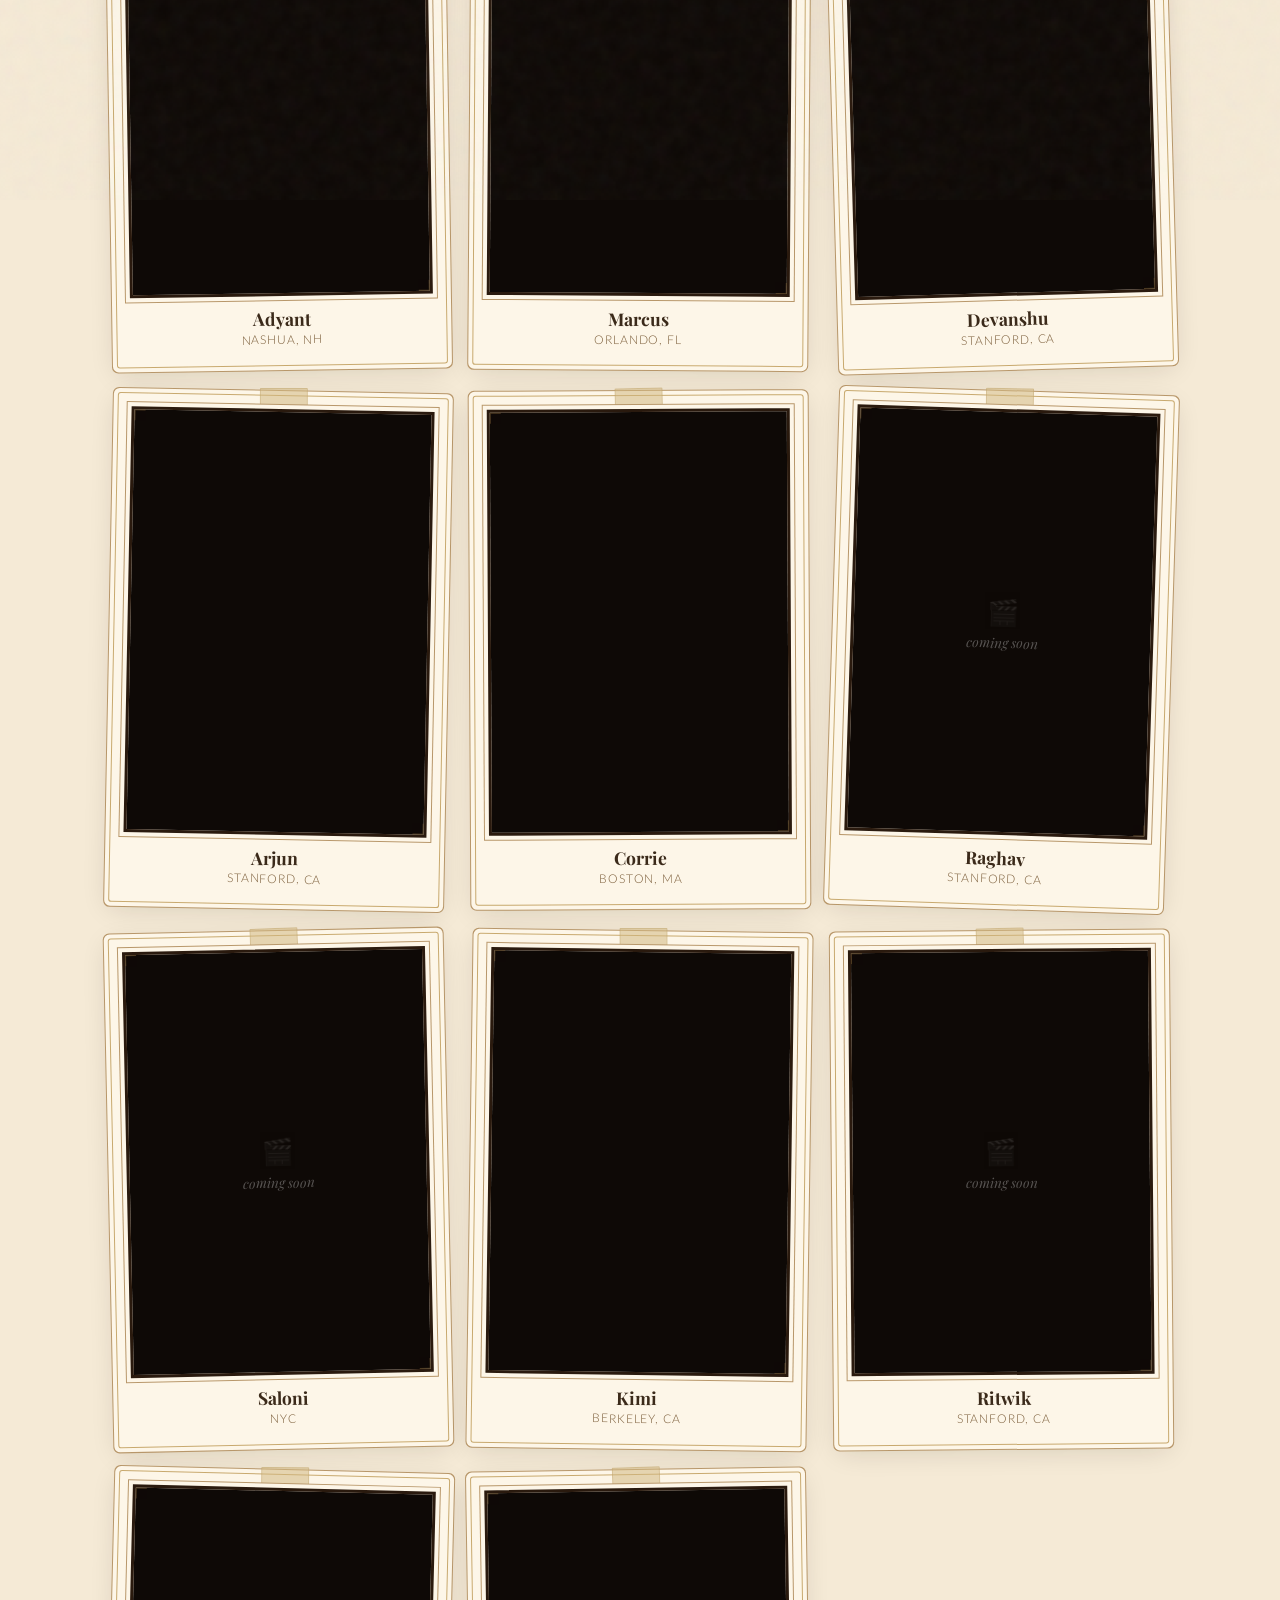
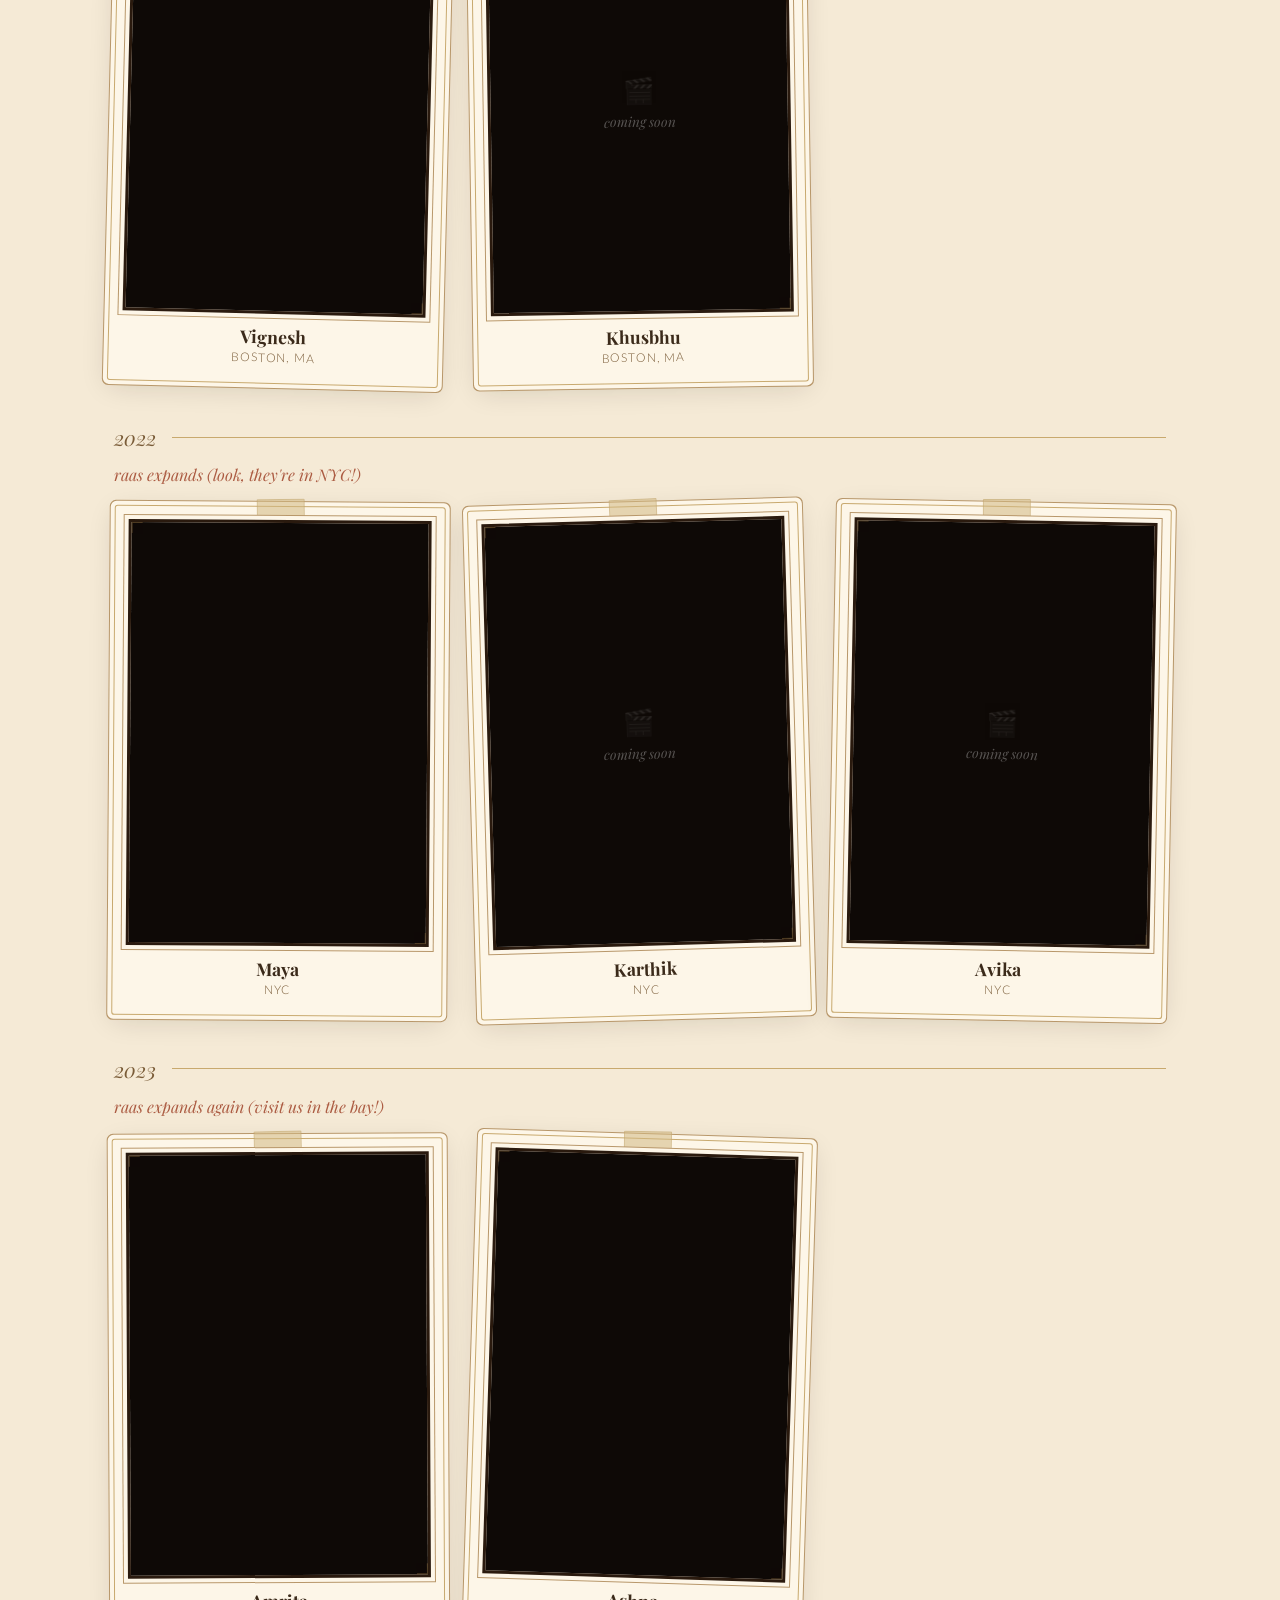
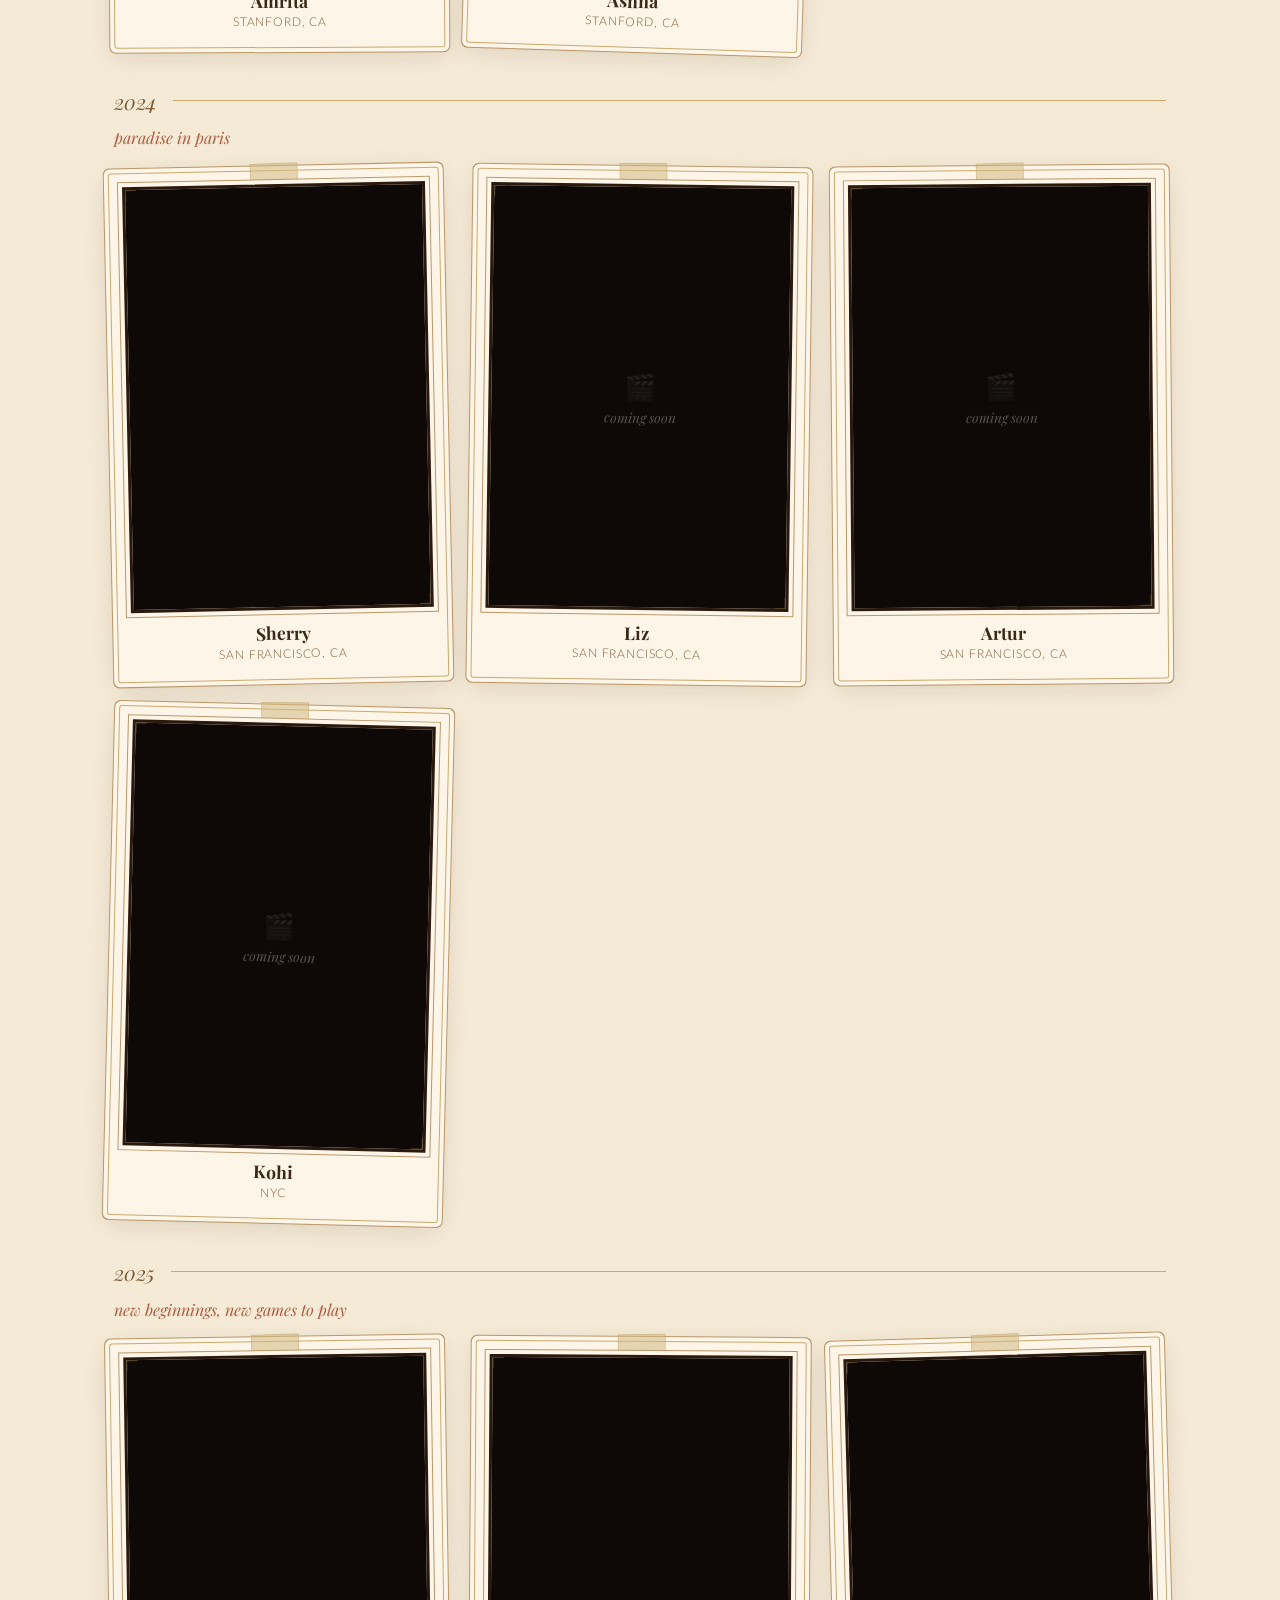
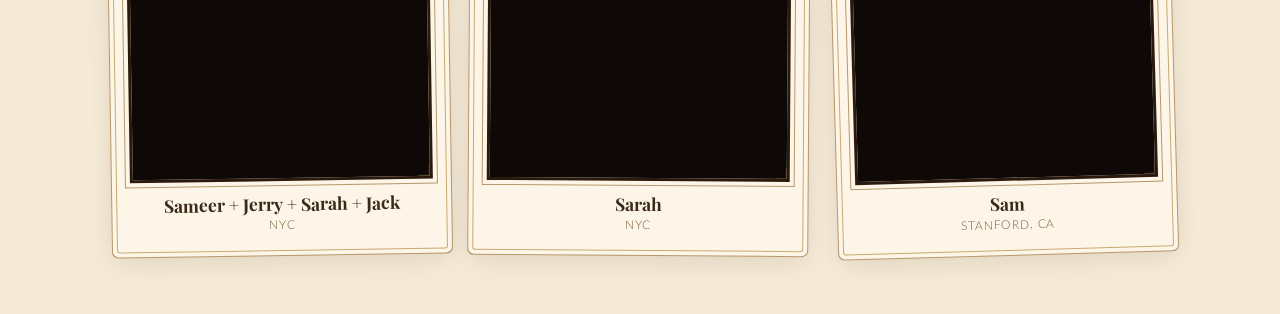
==== commit 66340e35: "Update 2025 subtitle" ====
--- a/videos.html
+++ b/videos.html
@@ -243,7 +243,7 @@
       2022: "raas expands (look, they're in NYC!)",
       2023: "raas expands again (visit us in the bay!)",
       2024: "paradise in paris",
-      2025: "brand new start again",
+      2025: "new beginnings, new games to play",
     };
 
     // Slight random tilts for character
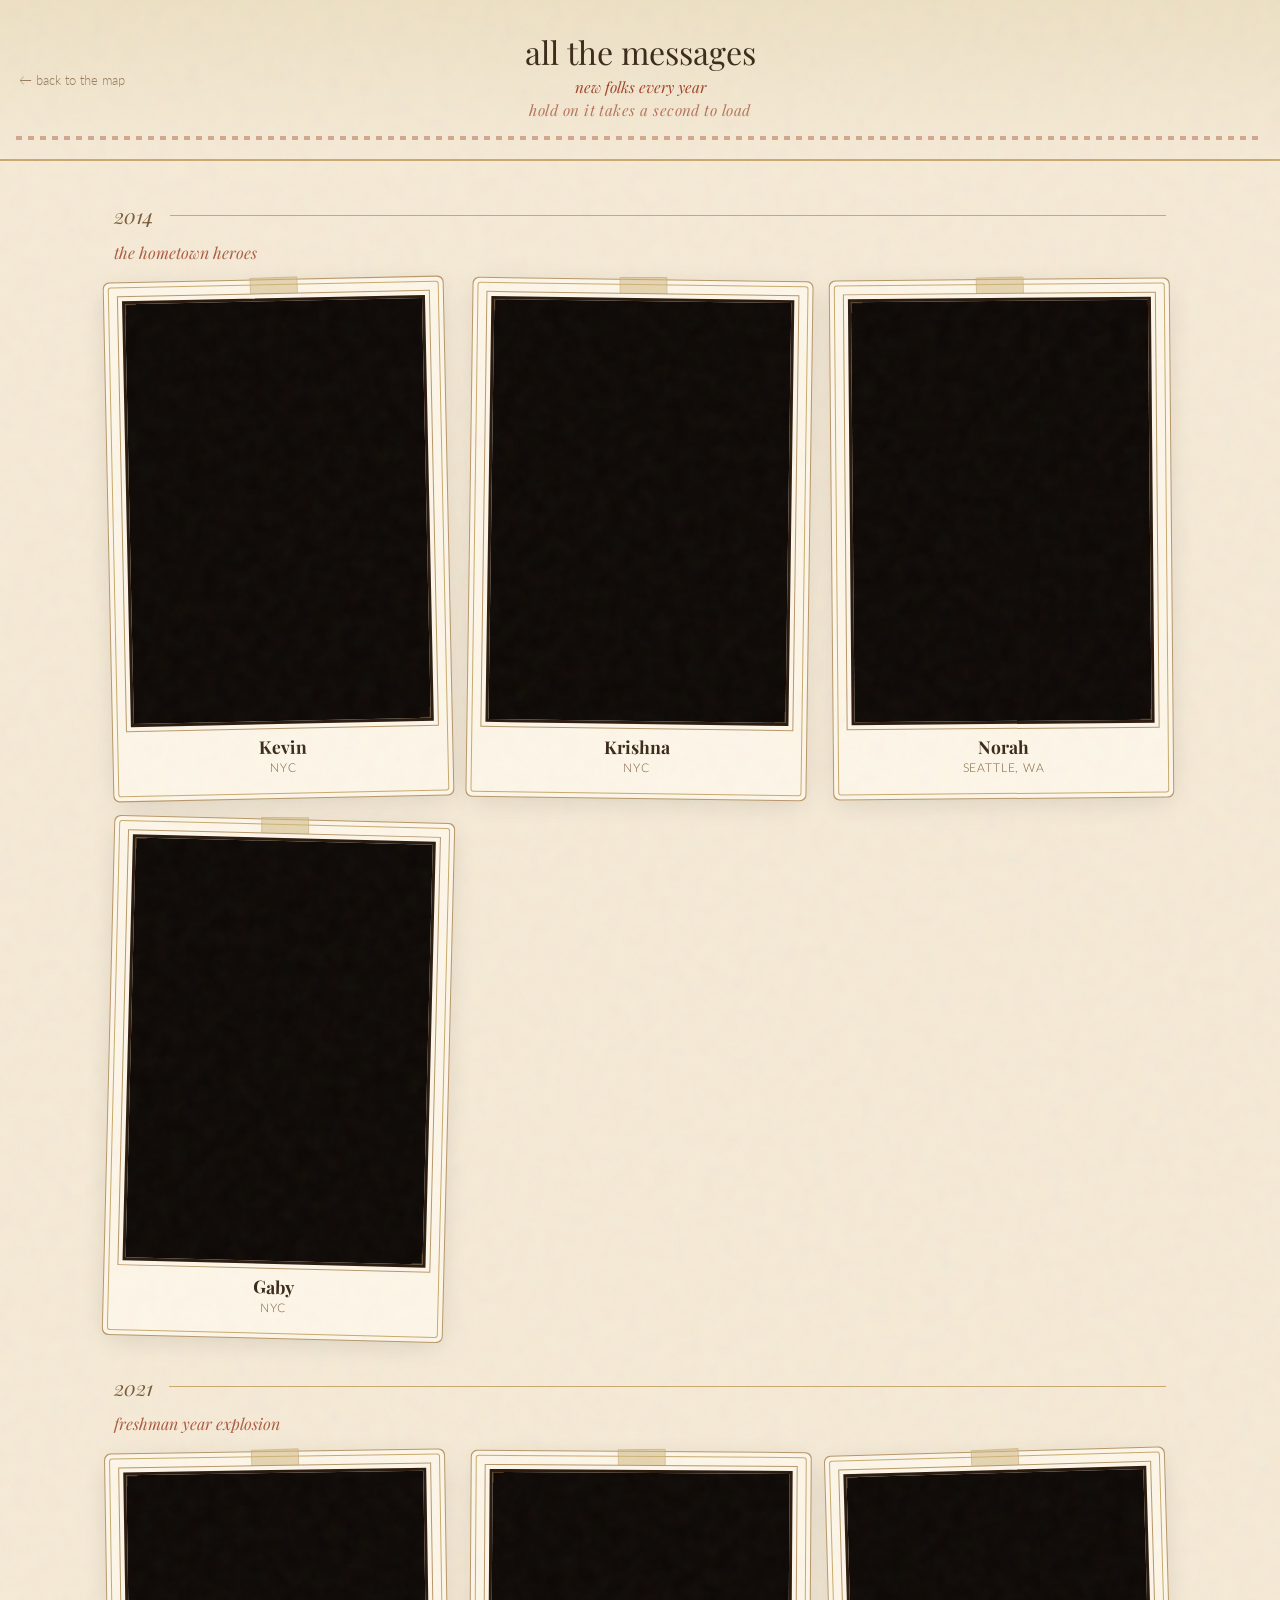
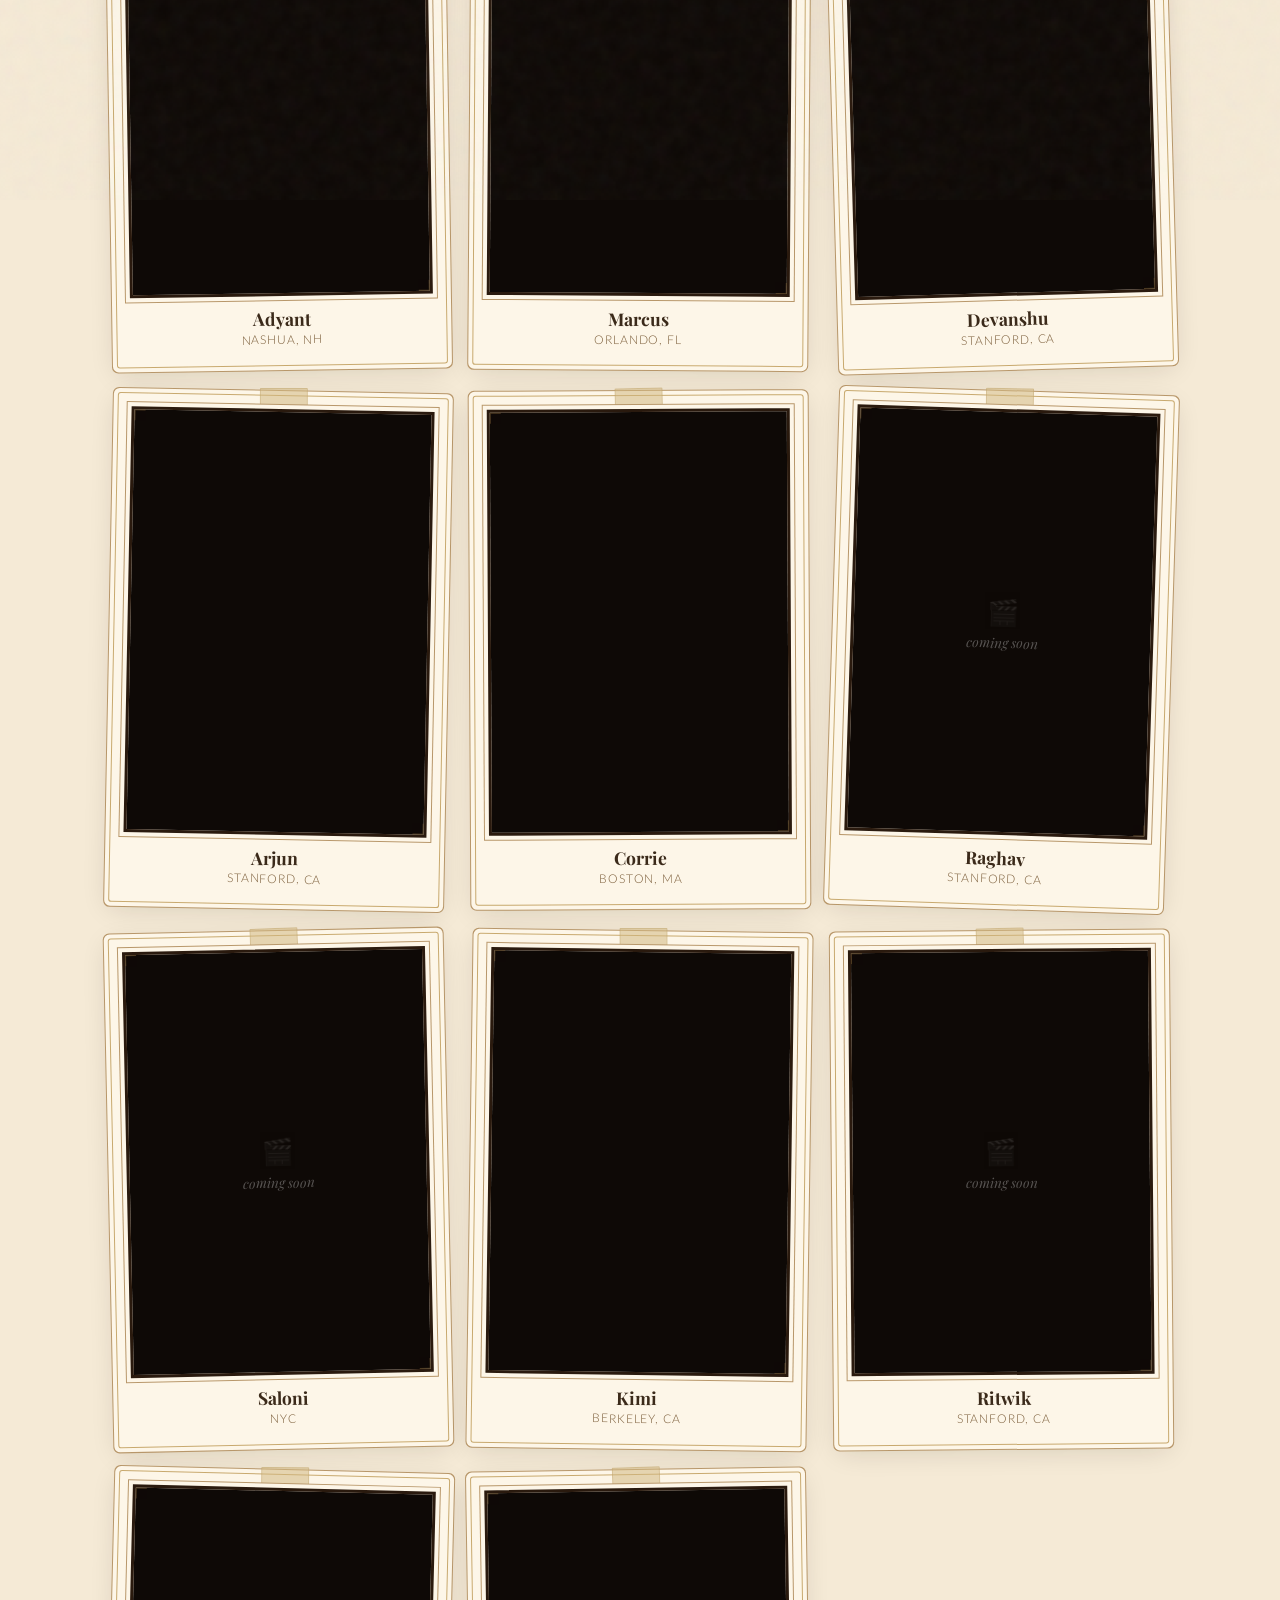
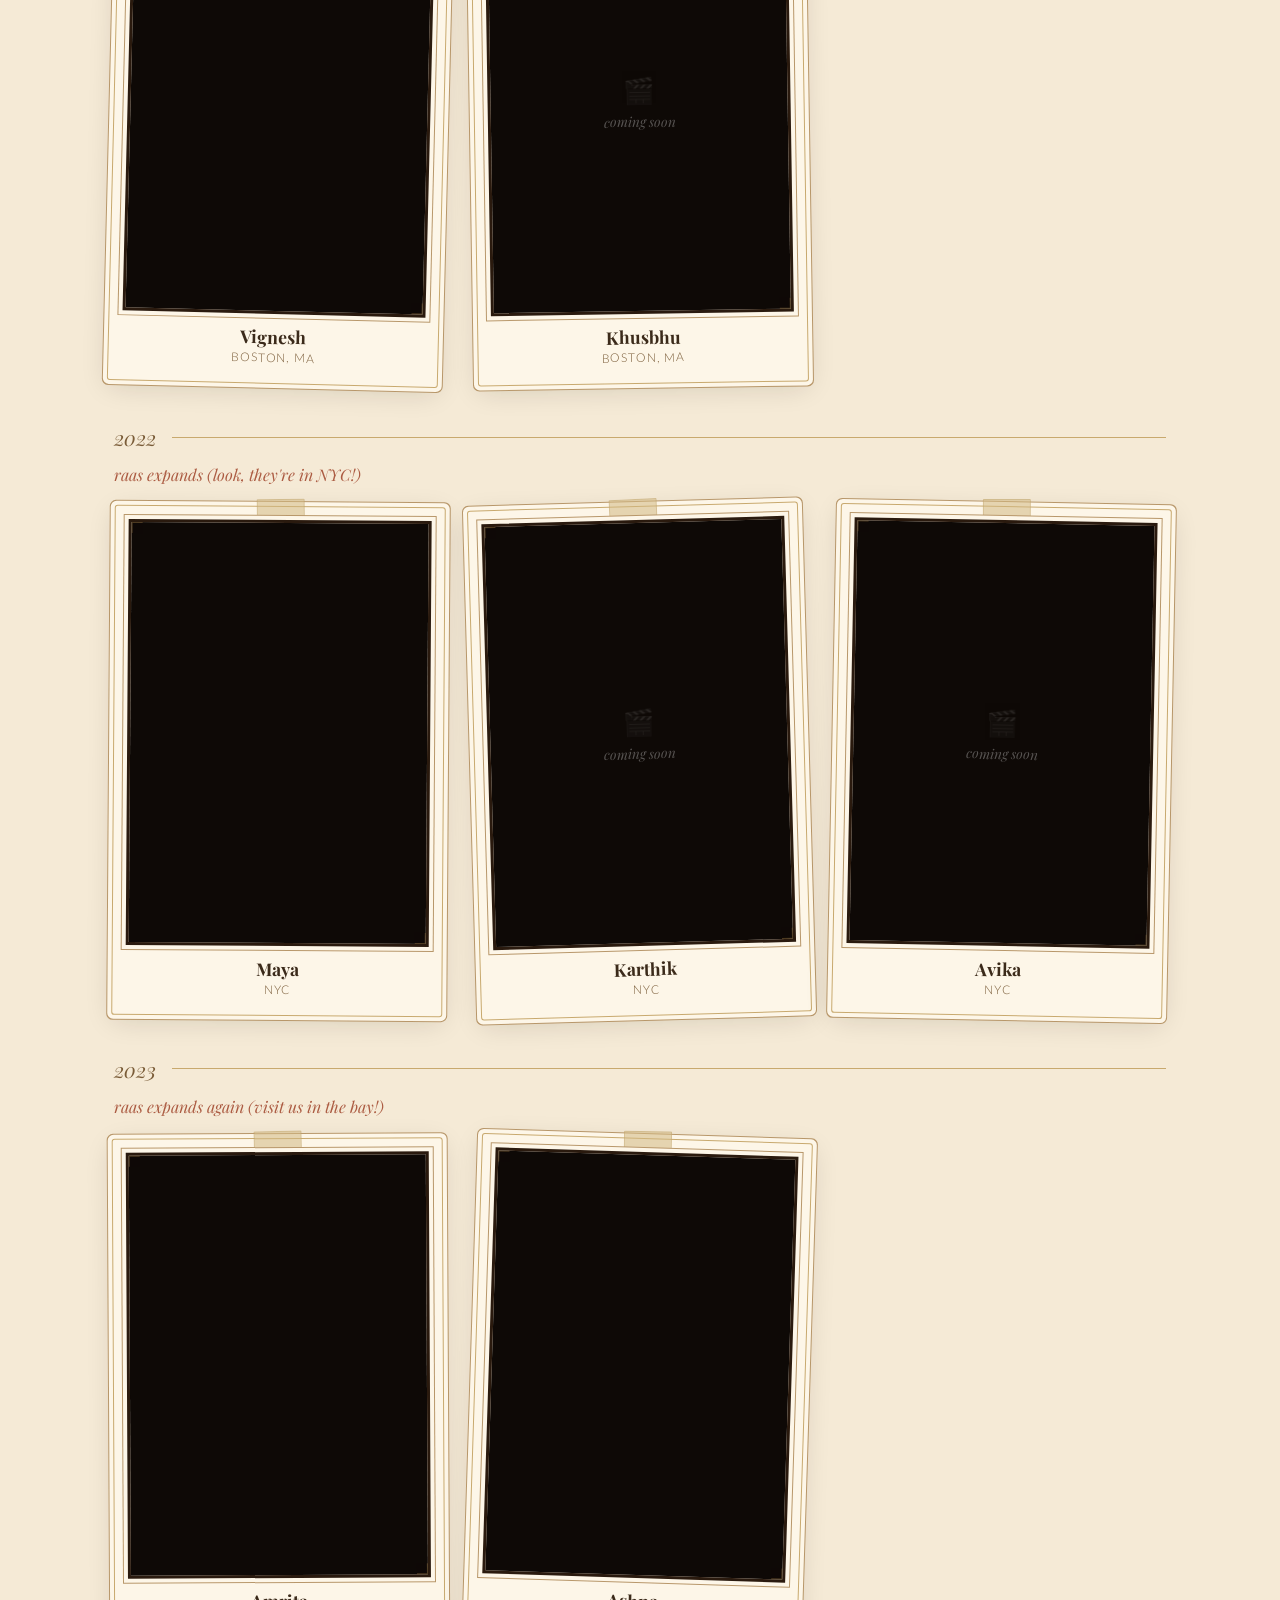
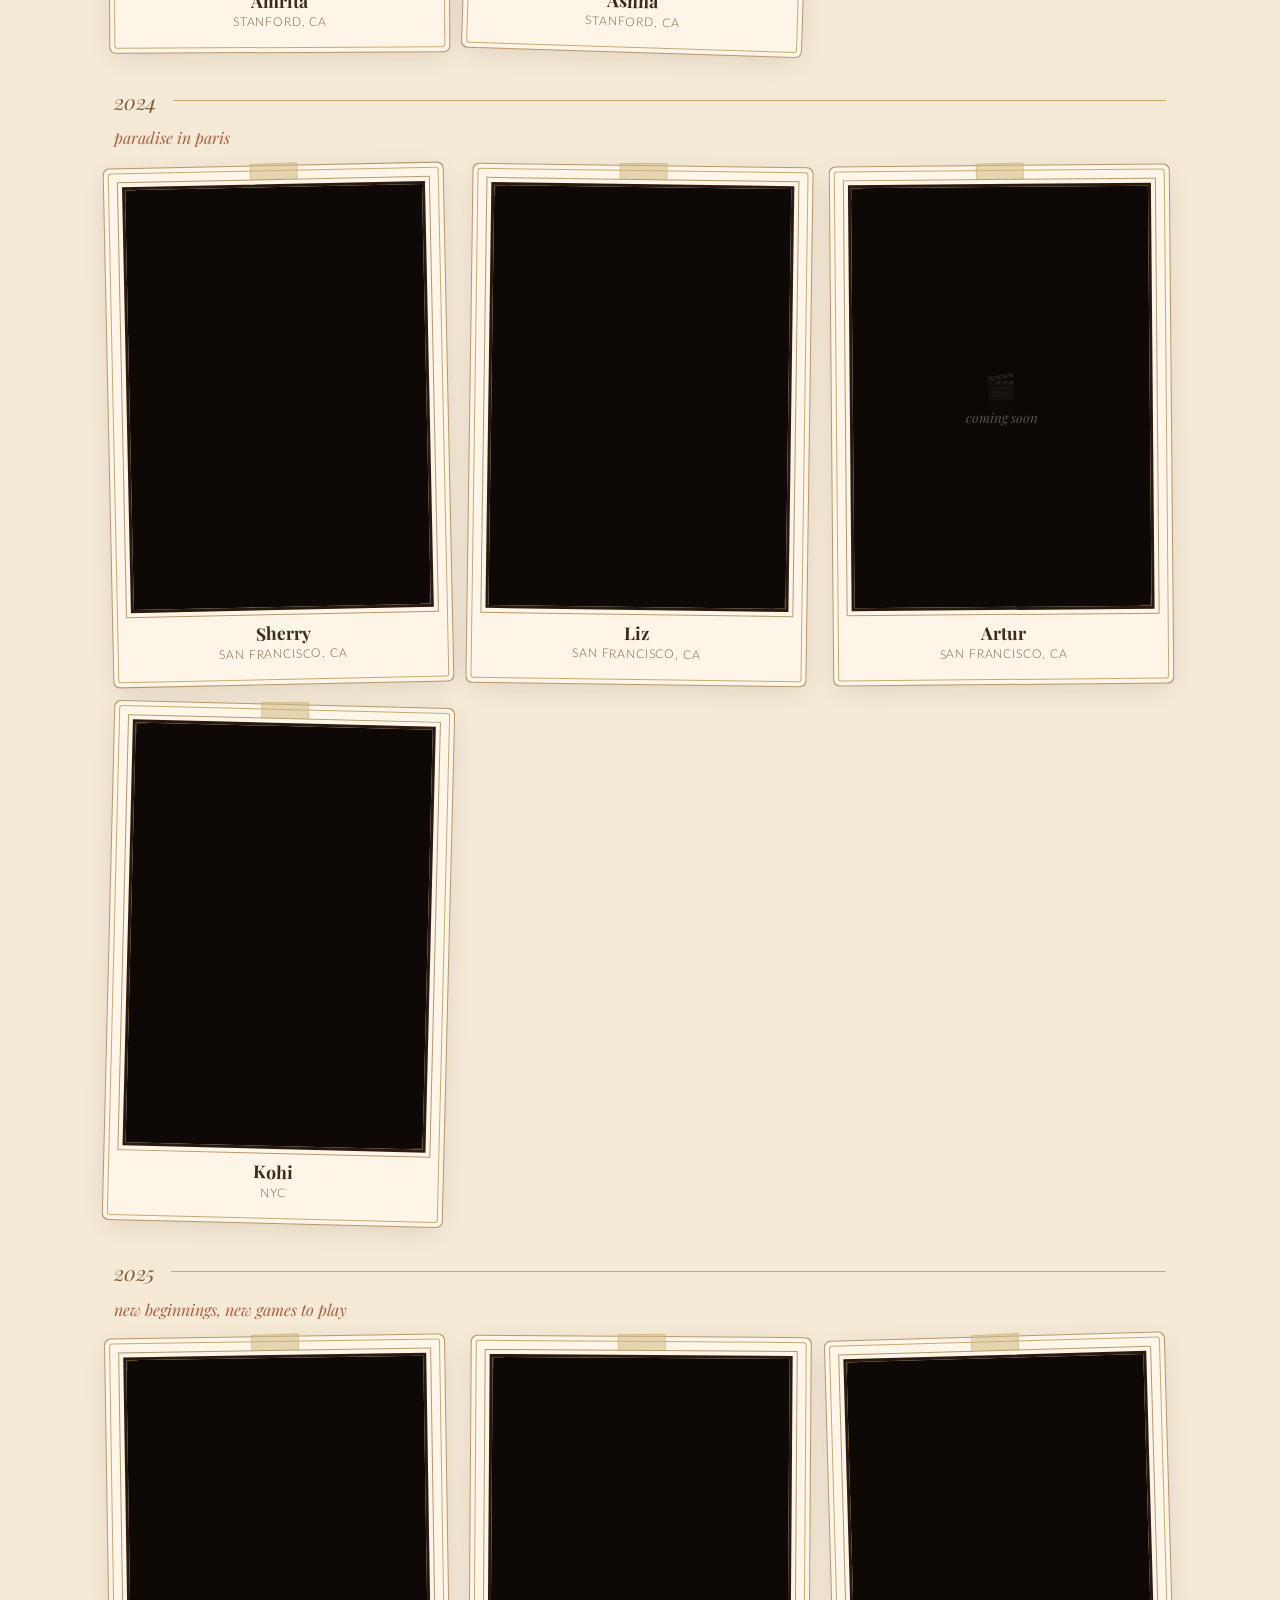
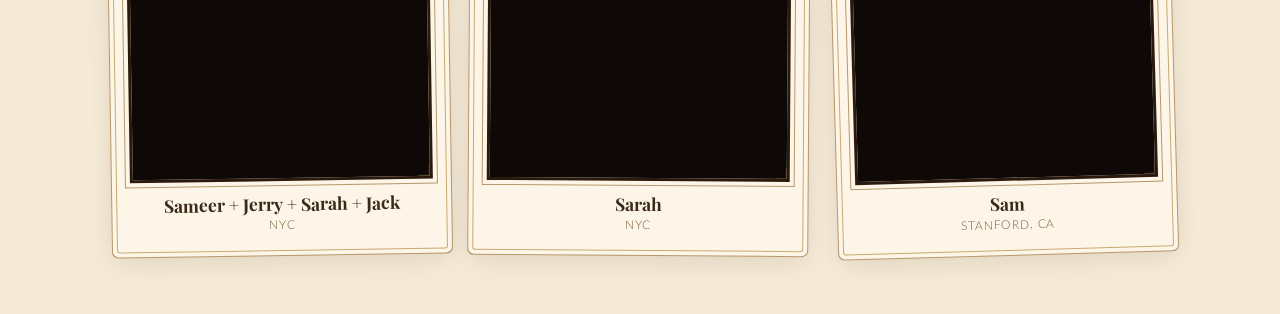
==== commit a916459c: "Stagger iframe loads with IntersectionObserver to prevent Drive rate errors" ====
--- a/videos.html
+++ b/videos.html
@@ -282,11 +282,10 @@
 
         if (hasDrive) {
           const iframe = document.createElement('iframe');
-          iframe.src = `https://drive.google.com/file/d/${friend.driveId}/preview`;
+          const driveUrl = `https://drive.google.com/file/d/${friend.driveId}/preview`;
+          iframe.dataset.src = driveUrl;   // hold src until visible
           iframe.allow = 'autoplay; fullscreen';
           iframe.allowFullscreen = true;
-          // Lazy-load so videos don't all buffer at once
-          iframe.loading = 'lazy';
           frame.appendChild(iframe);
         } else {
           const ph = document.createElement('div');
@@ -310,6 +309,23 @@
       section.appendChild(grid);
       root.appendChild(section);
     }
+
+    // Load iframes one at a time as they scroll into view,
+    // with a staggered delay so Drive isn't hit with many requests at once.
+    let loadQueue = Promise.resolve();
+    const observer = new IntersectionObserver((entries) => {
+      entries.forEach(entry => {
+        if (!entry.isIntersecting) return;
+        const iframe = entry.target;
+        observer.unobserve(iframe);
+        loadQueue = loadQueue.then(() => new Promise(resolve => {
+          iframe.src = iframe.dataset.src;
+          setTimeout(resolve, 300); // 300ms gap between each Drive request
+        }));
+      });
+    }, { rootMargin: '200px' }); // start loading 200px before entering viewport
+
+    document.querySelectorAll('iframe[data-src]').forEach(el => observer.observe(el));
   </script>
 </body>
 </html>
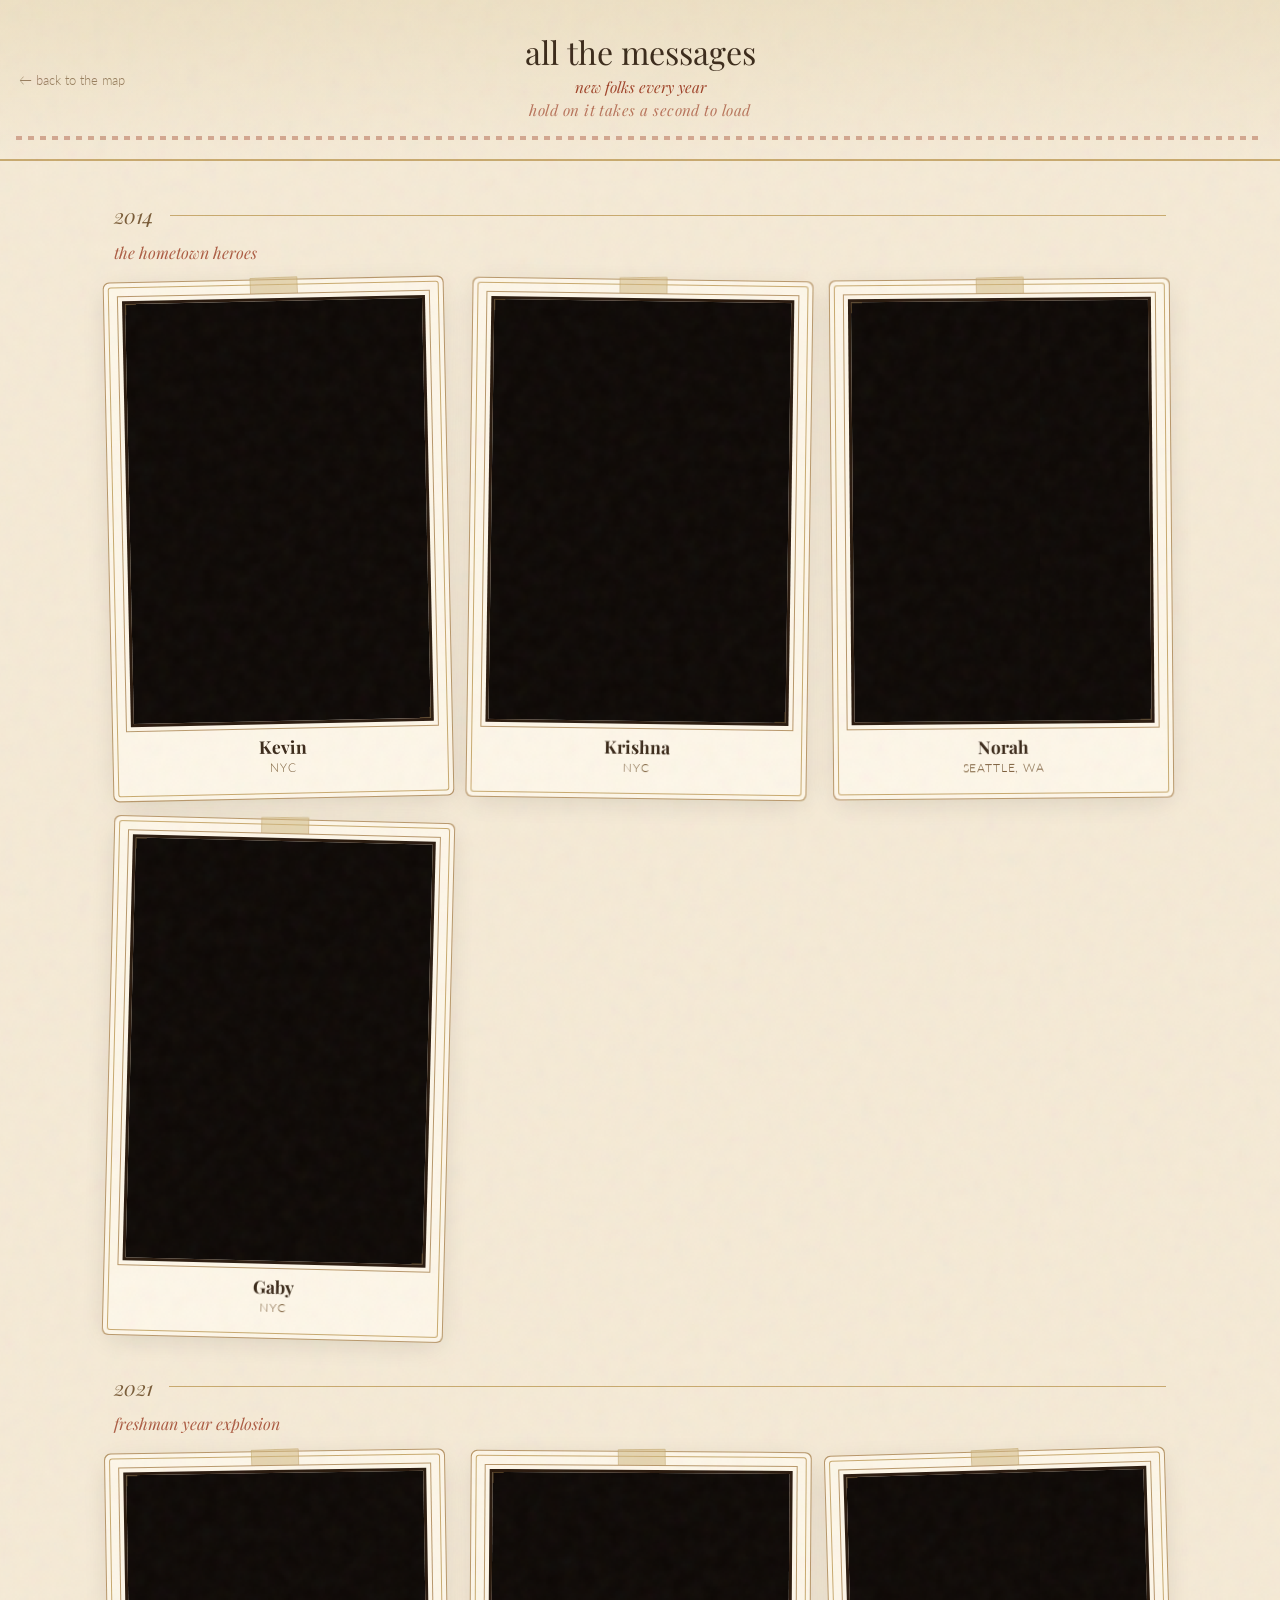
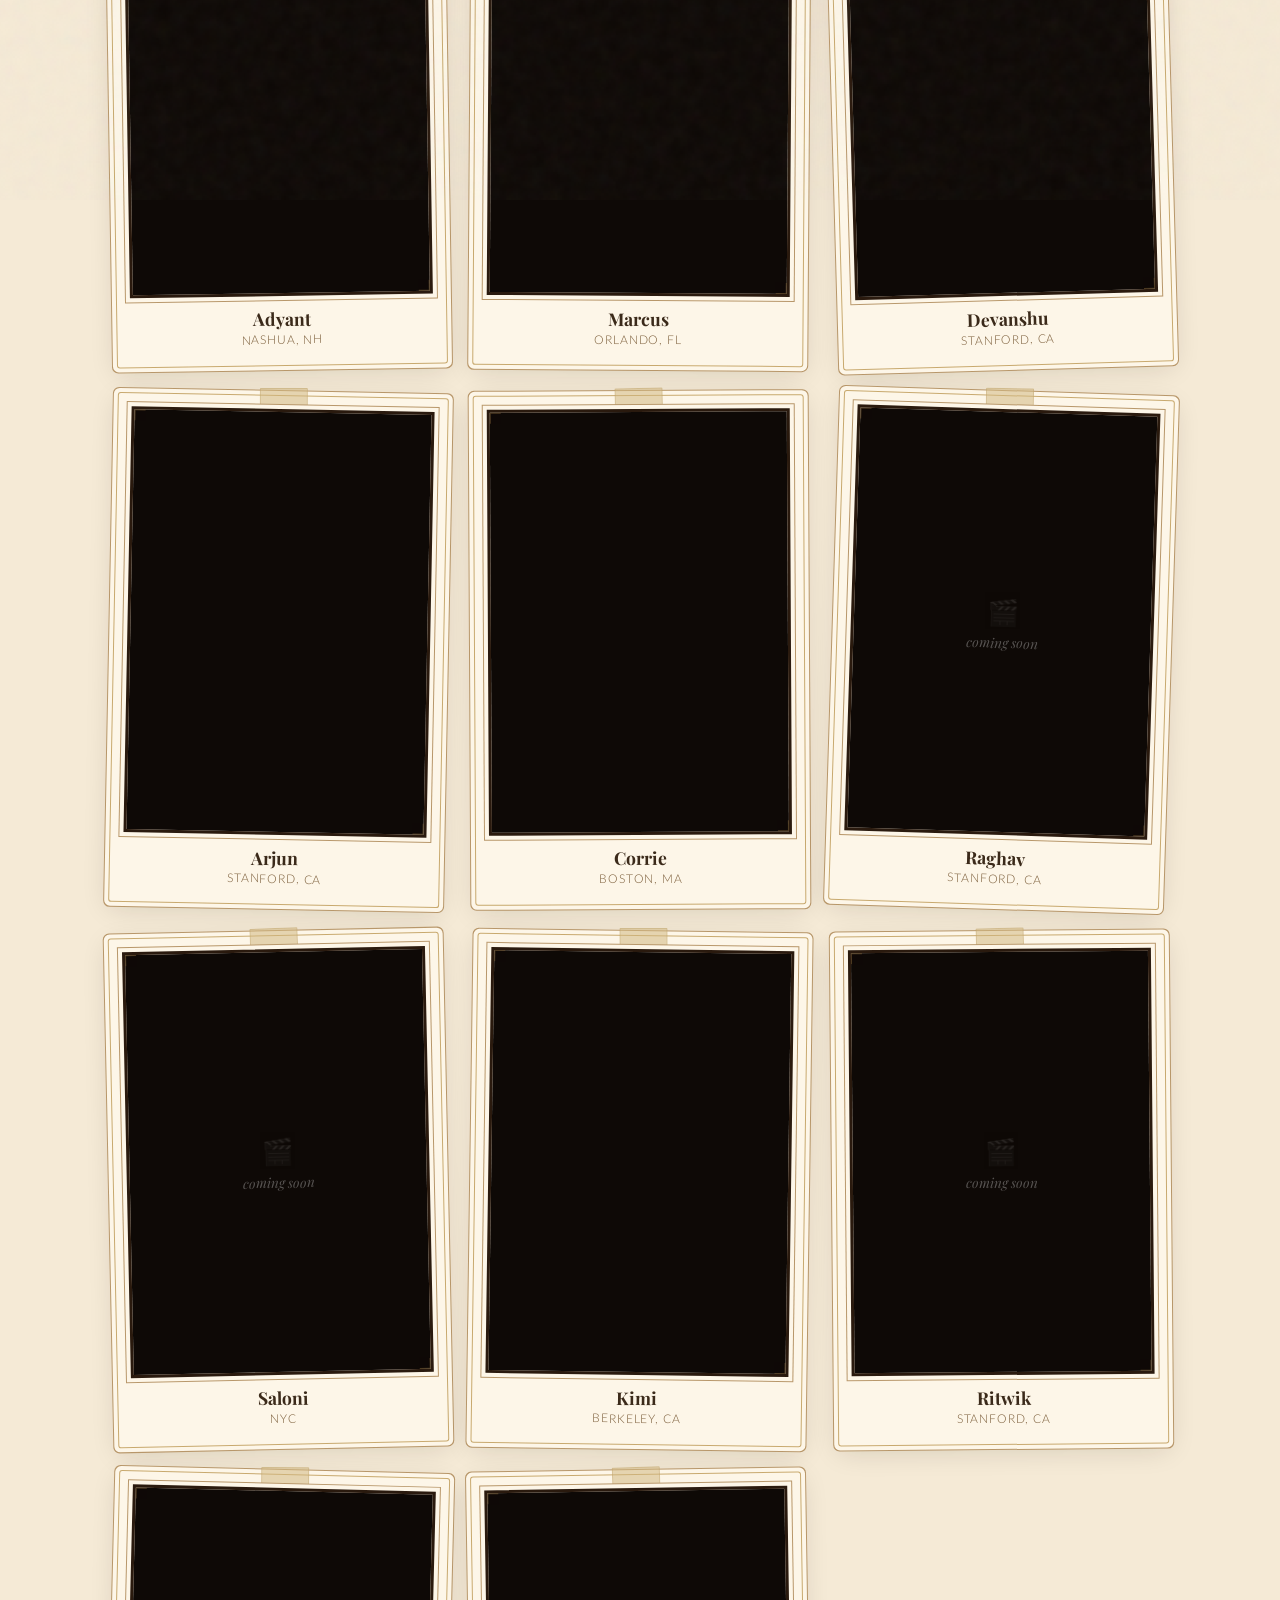
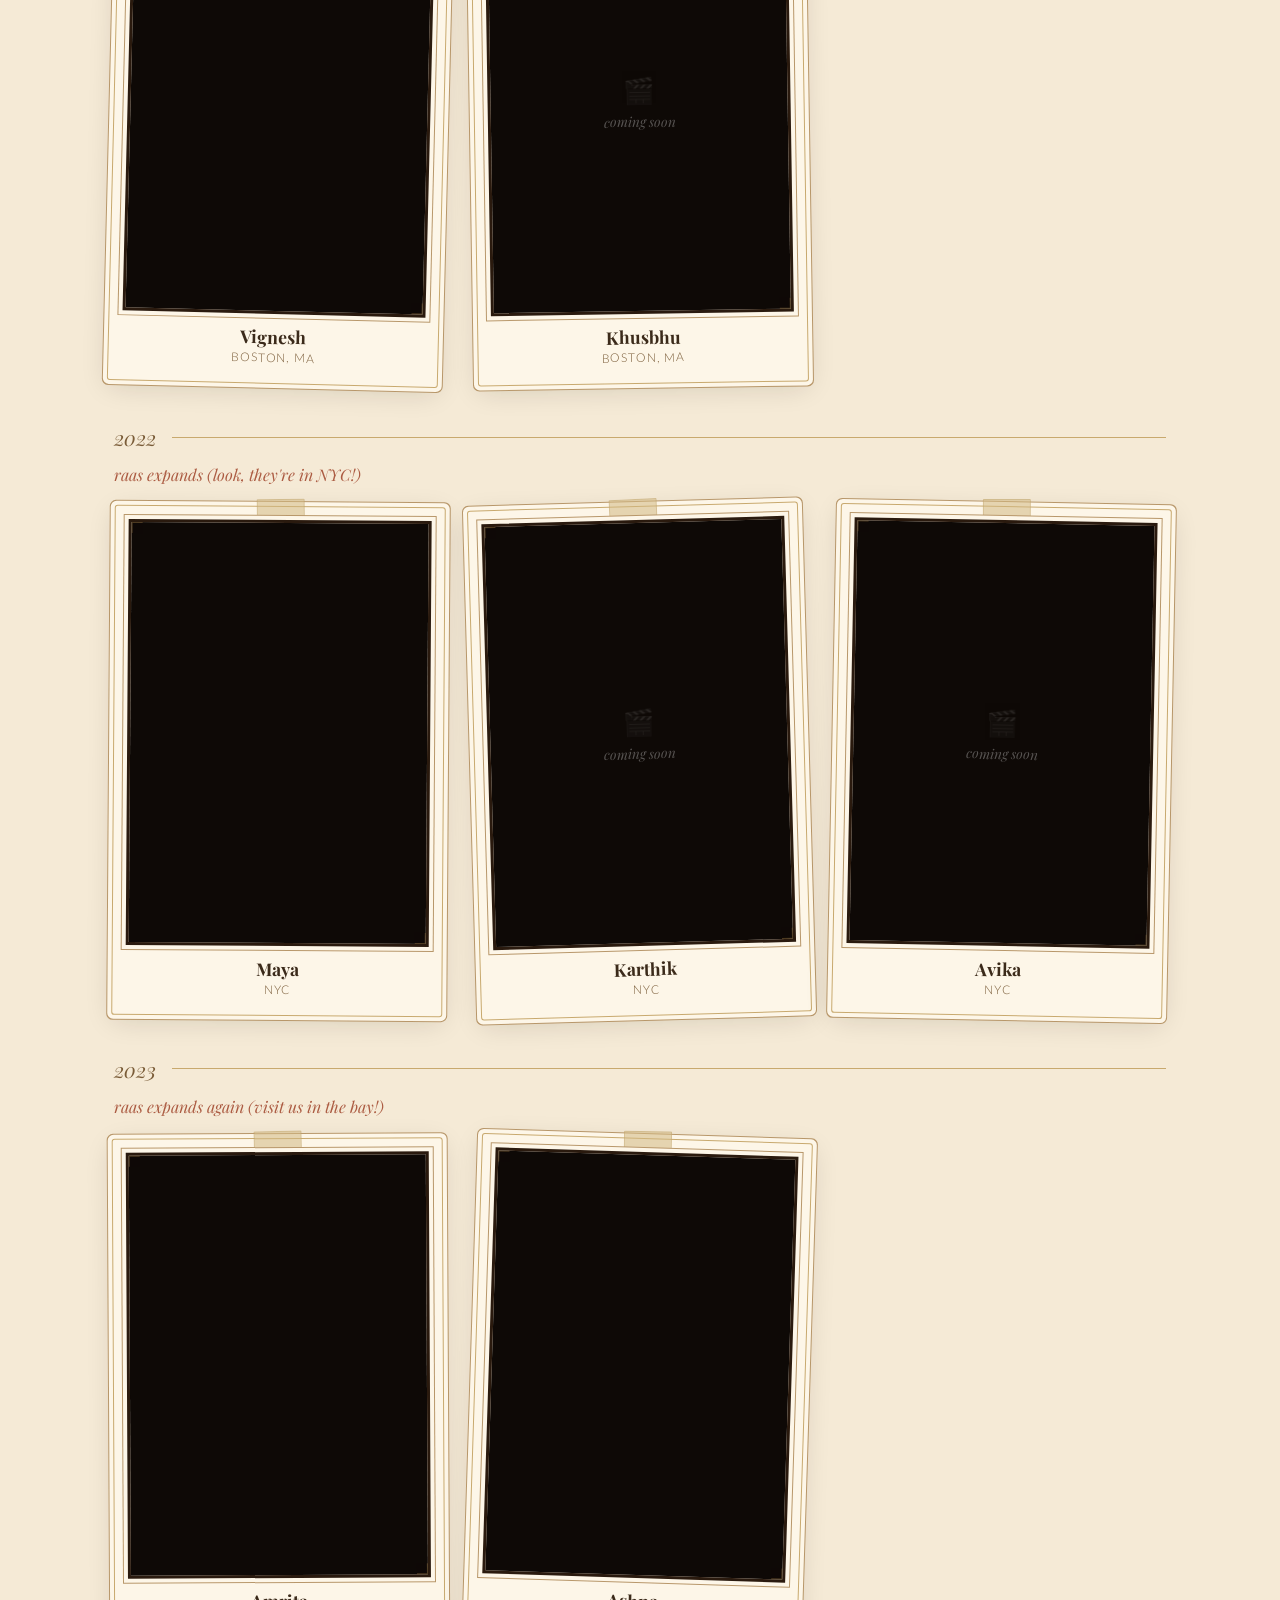
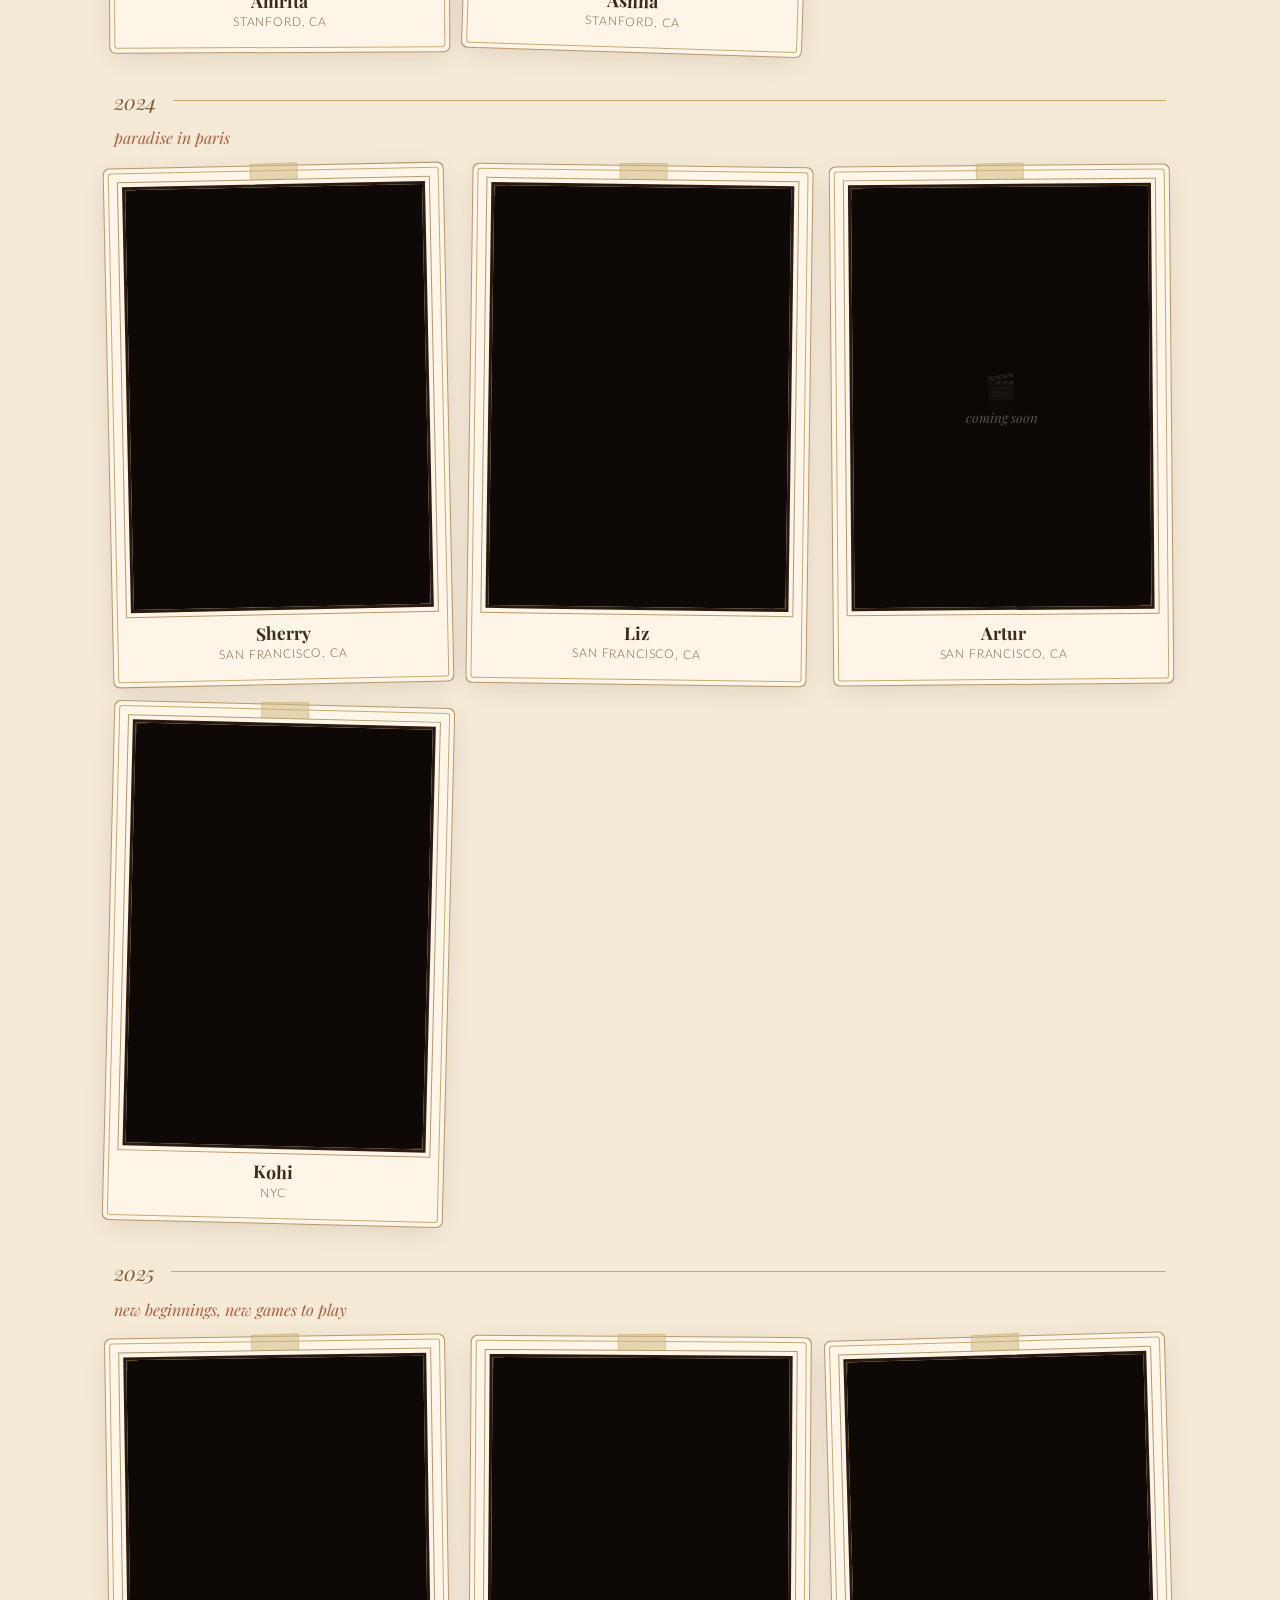
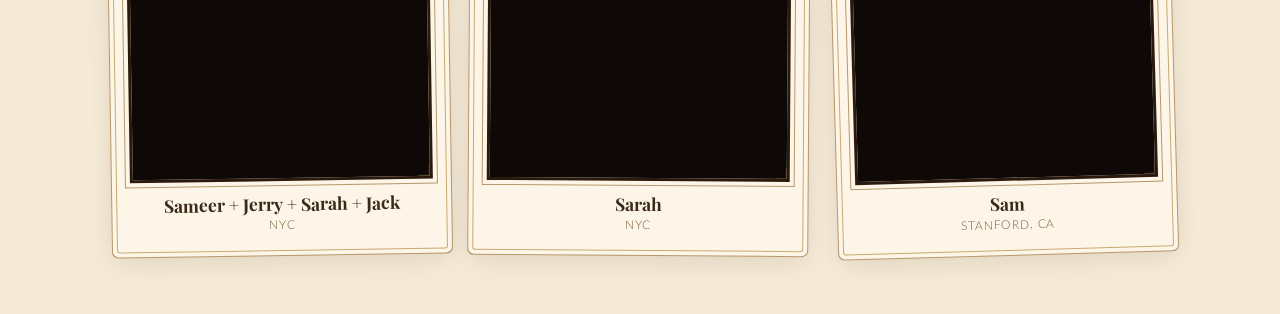
==== commit 6e00f0ed: "Load Drive iframes sequentially with 600ms gap to avoid rate limit errors" ====
--- a/videos.html
+++ b/videos.html
@@ -310,22 +310,17 @@
       root.appendChild(section);
     }
 
-    // Load iframes one at a time as they scroll into view,
-    // with a staggered delay so Drive isn't hit with many requests at once.
-    let loadQueue = Promise.resolve();
-    const observer = new IntersectionObserver((entries) => {
-      entries.forEach(entry => {
-        if (!entry.isIntersecting) return;
-        const iframe = entry.target;
-        observer.unobserve(iframe);
-        loadQueue = loadQueue.then(() => new Promise(resolve => {
-          iframe.src = iframe.dataset.src;
-          setTimeout(resolve, 300); // 300ms gap between each Drive request
-        }));
-      });
-    }, { rootMargin: '200px' }); // start loading 200px before entering viewport
-
-    document.querySelectorAll('iframe[data-src]').forEach(el => observer.observe(el));
+    // Load all iframes sequentially with a gap between each request.
+    // Drive rate-limits simultaneous embed requests, causing "Unable to load" errors.
+    // We collect all iframes in DOM order and load them one by one with a delay.
+    const allIframes = Array.from(document.querySelectorAll('iframe[data-src]'));
+    let delay = 800; // start 800ms after page settles
+    allIframes.forEach(iframe => {
+      setTimeout(() => {
+        iframe.src = iframe.dataset.src;
+      }, delay);
+      delay += 600; // 600ms between each Drive request
+    });
   </script>
 </body>
 </html>
